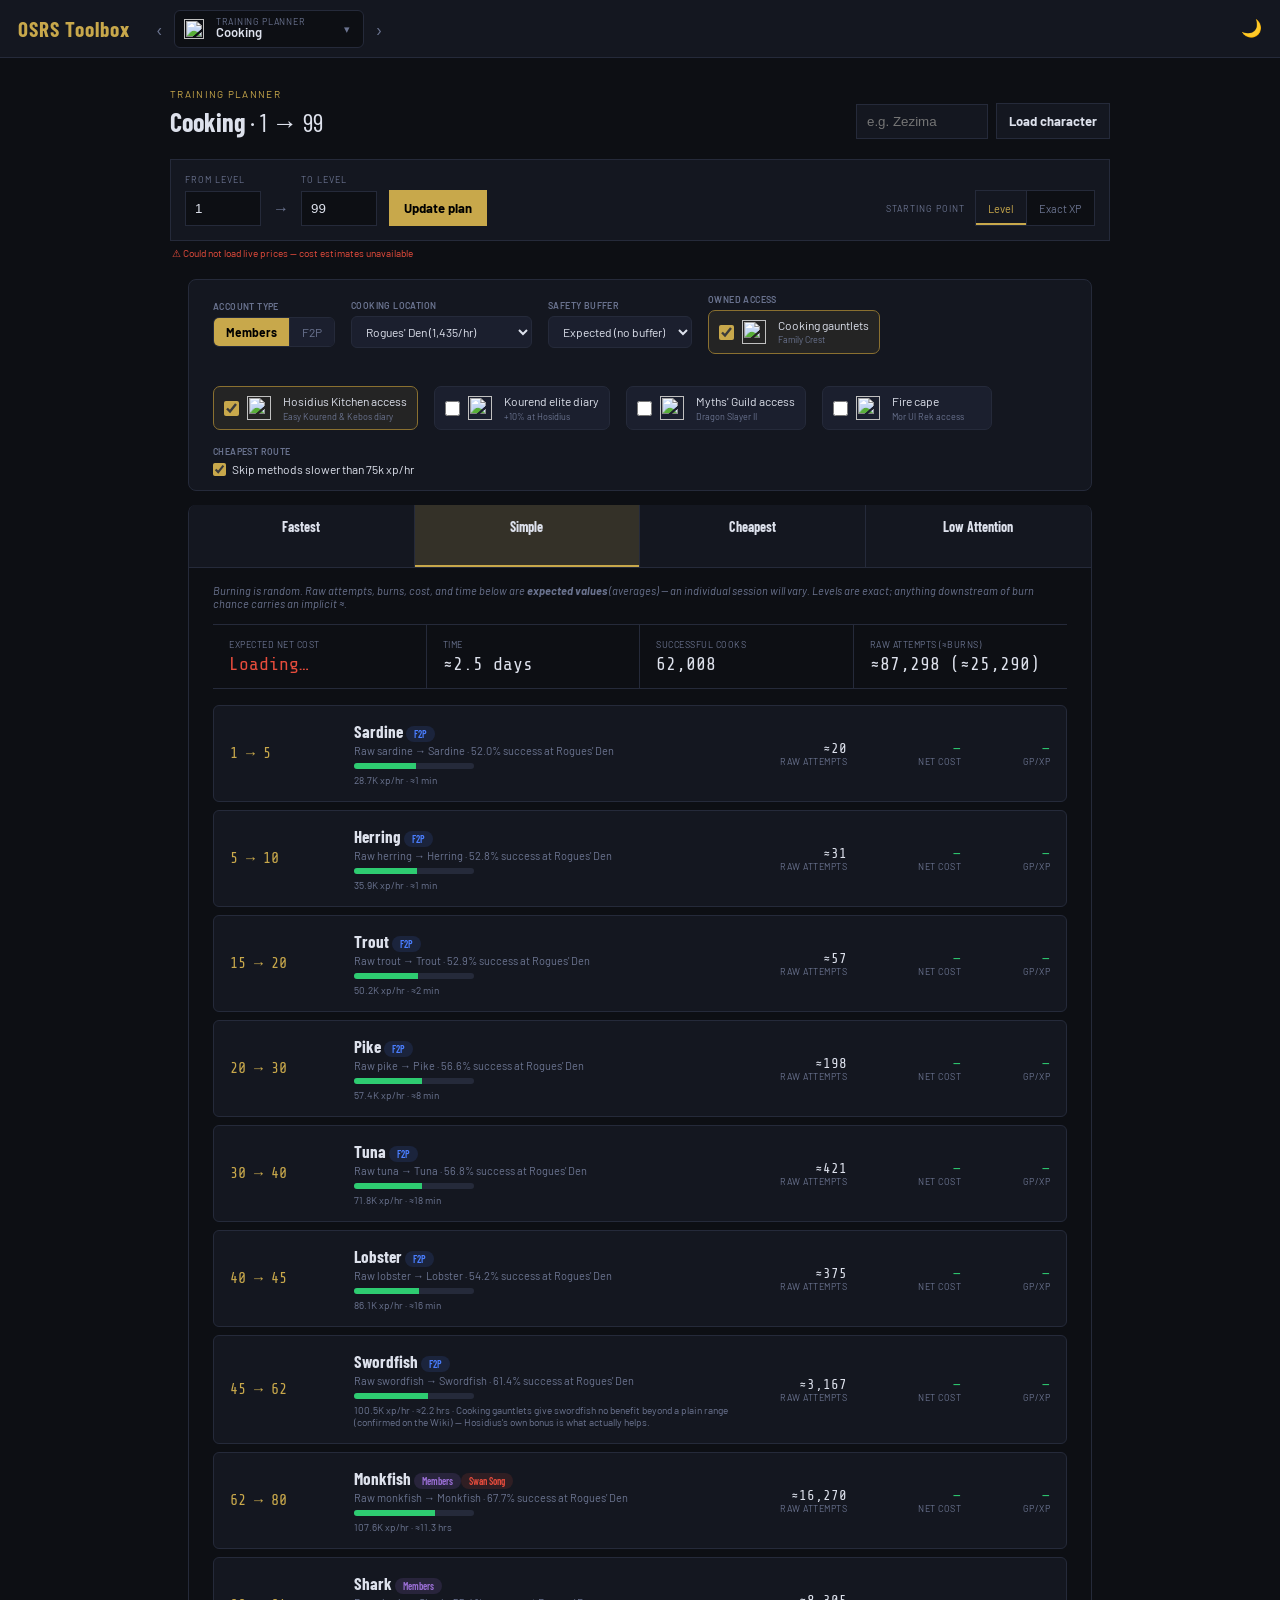
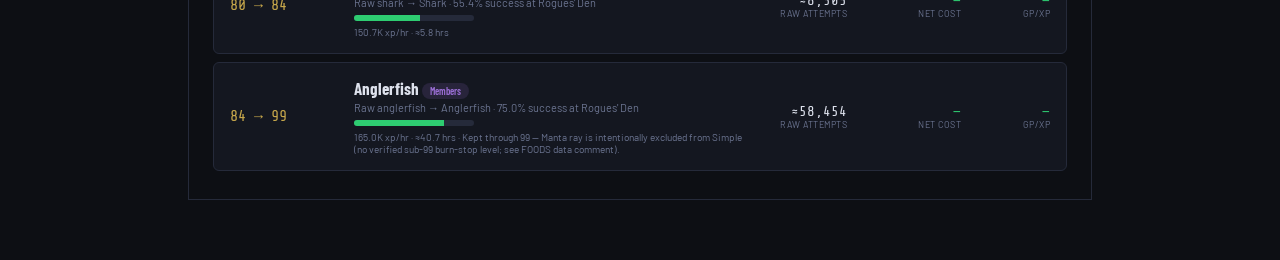
==== osrs-cooking-planner.html @ d3cacd7d "Add Cooking Training Planner Four routes (osrs-cooking-planner.html): Fastest (1-tick karambwan, lab" ====
<!DOCTYPE html>
<html lang="en" data-theme="dark">
<head>
<meta charset="UTF-8">
<meta name="viewport" content="width=device-width, initial-scale=1.0">
<title>Cooking Training Planner – OSRS</title>
<style>
@import url('https://fonts.googleapis.com/css2?family=Share+Tech+Mono&family=Barlow:wght@400;500;600;700&family=Barlow+Condensed:wght@600;700&display=swap');
:root{--bg:#0d0f14;--surface:#141720;--surface2:#1b1f2e;--border:#252a3a;--gold:#c8a84b;--gold-dim:#8a7030;--green:#2ecc71;--red:#e74c3c;--blue:#4a7eff;--purple:#9b6fd6;--text:#dde1ec;--text-dim:#6b7490;}
[data-theme="light"]{--bg:#f0f2f5;--surface:#ffffff;--surface2:#e8eaf0;--border:#d0d4e0;--gold:#8a6a1a;--gold-dim:#b89030;--green:#1a8a45;--red:#c0392b;--blue:#2255cc;--purple:#7a4fc7;--text:#1a1e2e;--text-dim:#6b7490;}
*{box-sizing:border-box;margin:0;padding:0;}
body{background:var(--bg);color:var(--text);font-family:'Barlow',sans-serif;min-height:100vh;display:flex;flex-direction:column;}
header{background:var(--surface);border-bottom:1px solid var(--border);padding:0 20px;display:flex;align-items:center;gap:16px;height:50px;flex-shrink:0;}
.logo{font-family:'Barlow Condensed',sans-serif;font-size:21px;font-weight:700;color:var(--gold);letter-spacing:1px;text-decoration:none;}
.logo span{color:var(--text-dim);font-weight:400;}
.header-right{margin-left:auto;display:flex;align-items:center;gap:12px;}
.theme-btn{background:none;border:none;cursor:pointer;font-size:17px;color:var(--text-dim);transition:color .2s;}
.theme-btn:hover{color:var(--gold);}
.main{display:flex;flex:1;overflow:hidden;height:calc(100vh - 50px);}
.skill-nav{width:200px;flex-shrink:0;background:var(--surface);border-right:1px solid var(--border);overflow-y:auto;padding:12px 0;}
.skill-nav-title{font-size:10px;font-weight:600;text-transform:uppercase;letter-spacing:.5px;color:var(--text-dim);padding:0 14px;margin-bottom:6px;}
.skill-btn{display:flex;align-items:center;gap:10px;width:100%;padding:9px 14px;cursor:pointer;background:none;border:none;color:var(--text-dim);font-family:'Barlow',sans-serif;font-size:13px;font-weight:500;text-align:left;transition:all .15s;border-left:3px solid transparent;}
.skill-btn:hover{background:var(--surface2);color:var(--text);}
.skill-btn.active{background:var(--surface2);color:var(--gold);border-left-color:var(--gold);}
.skill-btn .skill-icon-img{width:22px;height:22px;object-fit:contain;flex-shrink:0;}
.skill-btn.disabled{opacity:.35;cursor:not-allowed;pointer-events:none;}
.skill-btn .soon-badge{margin-left:auto;font-size:8px;background:var(--surface);border:1px solid var(--border);border-radius:3px;padding:1px 4px;color:var(--text-dim);text-transform:uppercase;letter-spacing:.3px;}
.content{flex:1;display:flex;flex-direction:column;overflow-y:auto;min-width:0;}
.input-panel{background:var(--surface);border-bottom:1px solid var(--border);padding:18px 24px;flex-shrink:0;}
.input-panel-top{display:flex;align-items:center;gap:10px;margin-bottom:4px;}
.skill-icon-large{width:32px;height:32px;object-fit:contain;}
.skill-title{font-family:'Barlow Condensed',sans-serif;font-size:24px;font-weight:700;}
.skill-desc{font-size:12px;color:var(--text-dim);margin-bottom:14px;}
.input-row{display:flex;gap:10px;flex-wrap:wrap;align-items:flex-end;}
.field-group{display:flex;flex-direction:column;gap:4px;}
.field-label{font-size:10px;font-weight:600;text-transform:uppercase;letter-spacing:.4px;color:var(--text-dim);}
.field-group input{background:var(--surface2);border:1px solid var(--border);border-radius:6px;color:var(--text);font-family:'Barlow',sans-serif;font-size:13px;padding:7px 11px;outline:none;transition:border-color .2s;width:120px;}
.field-group input:focus{border-color:var(--gold-dim);}
.apply-btn{padding:8px 16px;background:var(--gold);color:#000;border:none;border-radius:6px;font-family:'Barlow',sans-serif;font-size:13px;font-weight:700;cursor:pointer;transition:opacity .2s;}
.apply-btn:hover{opacity:.85;}
.status-card{display:flex;align-items:center;gap:20px;background:var(--surface2);border:1px solid var(--gold-dim);border-radius:8px;padding:12px 18px;margin-top:14px;}
.status-stat{display:flex;flex-direction:column;gap:1px;}
.status-stat-label{font-size:9px;text-transform:uppercase;letter-spacing:.4px;color:var(--text-dim);}
.status-stat-value{font-family:'Share Tech Mono',monospace;font-size:18px;color:var(--gold);}
.status-progress-wrap{flex:1;}
.status-progress-bar{height:8px;background:var(--surface);border-radius:4px;overflow:hidden;border:1px solid var(--border);}
.status-progress-fill{height:100%;background:linear-gradient(90deg,var(--gold-dim),var(--gold));transition:width .4s ease;}
.status-progress-text{font-size:10px;color:var(--text-dim);margin-top:4px;display:flex;justify-content:space-between;}
.or-divider{display:flex;align-items:center;gap:8px;color:var(--text-dim);font-size:11px;text-transform:uppercase;letter-spacing:.5px;align-self:center;padding:0 4px;}
.manual-toggle{padding:8px 14px;background:var(--surface2);border:1px solid var(--border);border-radius:6px;color:var(--text);font-family:'Barlow',sans-serif;font-size:13px;cursor:pointer;transition:all .15s;white-space:nowrap;}
.manual-toggle:hover{border-color:var(--gold-dim);}
.manual-toggle.active{border-color:var(--gold);color:var(--gold);}
#womFields{display:none;gap:10px;margin-top:10px;align-items:center;flex-wrap:wrap;}
#womFields.show{display:flex;}
.fetch-status{font-size:11px;margin-top:8px;display:none;align-items:center;gap:6px;}
.fetch-status.show{display:flex;}
.fetch-status.error{color:var(--red);}
.fetch-status.success{color:var(--green);}
.fetch-status.loading{color:var(--text-dim);}
.spinner-sm{display:inline-block;width:11px;height:11px;border:2px solid var(--border);border-top-color:var(--gold);border-radius:50%;animation:spin .7s linear infinite;}
@keyframes spin{to{transform:rotate(360deg);}}
.speed-panel{padding:16px 24px;border-bottom:1px solid var(--border);background:var(--surface);flex-shrink:0;}
.speed-panel-label{font-size:10px;font-weight:600;text-transform:uppercase;letter-spacing:.5px;color:var(--text-dim);margin-bottom:10px;}
.speed-tabs{display:flex;gap:8px;flex-wrap:wrap;}
.speed-tab{flex:1;min-width:180px;display:flex;flex-direction:column;gap:3px;padding:12px 16px;border-radius:8px;border:2px solid var(--border);background:var(--surface2);cursor:pointer;transition:all .15s;}
.speed-tab:hover{border-color:var(--gold-dim);}
.speed-tab.active{border-color:var(--accent,var(--gold));background:rgba(200,168,75,.08);}
.speed-tab-name{font-family:'Barlow Condensed',sans-serif;font-size:16px;font-weight:700;display:flex;align-items:center;gap:7px;}
.speed-tab-dot{width:9px;height:9px;border-radius:50%;}
.speed-tab-sub{font-size:11px;color:var(--text-dim);}
.plan-area{padding:20px 24px;flex:1;}
.route-stop{position:relative;padding-left:34px;}
.shopping-wrap{margin-top:20px;}
.shopping-toggle{width:100%;display:flex;align-items:center;justify-content:space-between;background:var(--surface2);border:1px solid var(--gold-dim);border-radius:10px;padding:14px 20px;cursor:pointer;color:var(--text);font-family:'Barlow Condensed',sans-serif;font-size:17px;font-weight:700;transition:background .15s;}
.shopping-toggle:hover{background:var(--surface);}
.shopping-toggle-arrow{font-size:14px;color:var(--text-dim);transition:transform .2s;}
.shopping-toggle-arrow.open{transform:rotate(180deg);}
.shopping-body{display:none;background:var(--surface);border:1px solid var(--border);border-top:none;border-radius:0 0 10px 10px;padding:16px 20px;margin-top:-1px;}
.shopping-body.show{display:block;}
.shopping-section{margin-bottom:18px;}
.shopping-section:last-child{margin-bottom:0;}
.shopping-section-title{font-family:'Barlow Condensed',sans-serif;font-size:14px;font-weight:700;color:var(--accent,var(--gold));margin-bottom:6px;padding-bottom:4px;border-bottom:1px solid var(--border);}
.shopping-table{width:100%;border-collapse:collapse;font-size:13px;}
.shopping-table th{text-align:left;padding:6px 10px;font-size:10px;text-transform:uppercase;letter-spacing:.4px;color:var(--text-dim);border-bottom:2px solid var(--border);}
.shopping-table th.r{text-align:right;}
.shopping-table td{padding:8px 10px;border-bottom:1px solid var(--border);}
.shopping-table td.mono{font-family:'Share Tech Mono',monospace;text-align:right;}
.shopping-table tr:last-child td{border-bottom:none;}
.shopping-icon{width:18px;height:18px;object-fit:contain;vertical-align:middle;margin-right:6px;}
.shopping-grand-total{margin-top:14px;padding:12px 16px;background:linear-gradient(135deg,rgba(200,168,75,.12),rgba(200,168,75,.02));border:1px solid var(--gold-dim);border-radius:8px;display:flex;justify-content:space-between;align-items:center;font-family:'Barlow Condensed',sans-serif;font-size:18px;font-weight:700;}
.shopping-grand-total .gp{font-family:'Share Tech Mono',monospace;color:var(--gold);font-size:22px;}
.shopping-note{font-size:11px;color:var(--text-dim);font-style:italic;margin-top:10px;}
.price-status{font-size:11px;color:var(--text-dim);margin-bottom:10px;}
::-webkit-scrollbar{width:5px;height:5px;}
::-webkit-scrollbar-track{background:transparent;}
::-webkit-scrollbar-thumb{background:var(--border);border-radius:3px;}
/* SHARED TOGGLE-PANEL CONTROLS (same pattern as Crafting/Smithing) */
.craft-toggle-row{display:flex;gap:16px;flex-wrap:wrap;align-items:center;}
.craft-toggle-panel{background:var(--surface);border-bottom:1px solid var(--border);padding:14px 24px;flex-shrink:0;}
.craft-toggle-group{display:flex;flex-direction:column;gap:5px;}
.craft-toggle-group>span{font-size:9px;font-weight:600;text-transform:uppercase;letter-spacing:.4px;color:var(--text-dim);}
.craft-seg{display:flex;border:1px solid var(--border);border-radius:6px;overflow:hidden;}
.craft-seg button{background:var(--surface2);border:0;border-right:1px solid var(--border);color:var(--text-dim);font-family:'Barlow',sans-serif;font-size:12px;padding:7px 12px;cursor:pointer;}
.craft-seg button:last-child{border-right:0;}
.craft-seg button.active{background:var(--gold);color:#000;font-weight:700;}
.craft-toggle-group select{background:var(--surface2);border:1px solid var(--border);border-radius:6px;color:var(--text);font-family:'Barlow',sans-serif;font-size:12px;padding:7px 10px;}
.smith-item-check{display:grid;grid-template-columns:auto 28px 1fr;align-items:center;gap:8px;min-width:170px;padding:7px 10px;background:var(--surface2);border:1px solid var(--border);border-radius:7px;cursor:pointer;color:var(--text);font-size:12px;}
.smith-item-check:has(input:checked){border-color:var(--gold-dim);background:rgba(200,168,75,.09);}
.smith-item-check input{accent-color:var(--gold);width:15px;height:15px;}
.smith-item-check img{width:24px;height:24px;object-fit:contain;image-rendering:auto;}
.smith-item-check span{display:flex;flex-direction:column;line-height:1.2;}
.smith-item-check small{color:var(--text-dim);font-size:9px;margin-top:3px;}
.craft-badge{font-size:10px;font-weight:600;padding:2px 8px;border-radius:10px;background:rgba(74,126,255,.13);color:var(--blue);white-space:nowrap;}
.craft-badge.members{background:rgba(155,111,214,.15);color:var(--purple);}
.craft-badge.req{background:rgba(231,76,60,.13);color:var(--red);}
.craft-badge.intensity{background:rgba(231,76,60,.13);color:var(--red);}
body[data-suite-page="cooking"] .craft-toggle-panel{max-width:1120px;width:calc(100% - 36px);margin:14px auto 0;border:1px solid var(--border);border-radius:8px;box-sizing:border-box;}
.burn-bar{display:flex;height:6px;border-radius:3px;overflow:hidden;margin-top:6px;width:120px;background:var(--border);}
.burn-bar-fill{background:var(--green);height:100%;}
</style>
<link rel="stylesheet" href="suite-nav.css?v=20">
</head>
<body>
<header>
  <a class="logo" href="index.html" title="OSRS Toolbox home">GE<span>Tracker</span></a>
  <div class="header-right">
    <button class="theme-btn" id="themeBtn">🌙</button>
  </div>
</header>
<div class="main">
  <nav class="skill-nav">
    <div class="skill-nav-title">OSRS Tools</div>
    <button class="skill-btn" onclick="location.href='osrs-ge-tracker.html'"><img class="skill-icon-img" src="https://oldschool.runescape.wiki/images/Grand_Exchange_logo.png" alt="">GE Tracker</button>
    <button class="skill-btn" onclick="location.href='osrs-skill-profit.html'"><img class="skill-icon-img" src="https://oldschool.runescape.wiki/images/Coins_10000.png" alt="">Skill Profits</button>
    <div class="skill-sep"></div>
    <button class="skill-btn" onclick="location.href='osrs-training-planner.html'"><img class="skill-icon-img" src="https://oldschool.runescape.wiki/images/Construction_icon.png" alt="">Construction</button>
    <button class="skill-btn" onclick="location.href='osrs-farming-planner.html'"><img class="skill-icon-img" src="https://oldschool.runescape.wiki/images/Farming_icon.png" alt="">Farming</button>
    <button class="skill-btn" onclick="location.href='osrs-herblore-planner.html'"><img class="skill-icon-img" src="https://oldschool.runescape.wiki/images/Herblore_icon.png" alt="">Herblore</button>
    <button class="skill-btn" onclick="location.href='osrs-prayer-planner.html'"><img class="skill-icon-img" src="https://oldschool.runescape.wiki/images/Prayer_icon.png" alt="">Prayer</button>
    <button class="skill-btn" onclick="location.href='osrs-crafting-planner.html'"><img class="skill-icon-img" src="https://oldschool.runescape.wiki/images/Crafting_icon.png" alt="">Crafting</button>
    <button class="skill-btn" onclick="location.href='osrs-smithing-planner.html'"><img class="skill-icon-img" src="https://oldschool.runescape.wiki/images/Smithing_icon.png" alt="">Smithing</button>
    <button class="skill-btn active"><img class="skill-icon-img" src="https://oldschool.runescape.wiki/images/Cooking_icon.png" alt="">Cooking</button>
    <div class="skill-sep"></div>
    <button class="skill-btn disabled"><img class="skill-icon-img" src="https://oldschool.runescape.wiki/images/Fletching_icon.png" alt="">Fletching<span class="soon-badge">Soon</span></button>
  </nav>
  <div class="content">
    <div class="input-panel">
      <div class="input-panel-top">
        <img class="skill-icon-large" src="https://oldschool.runescape.wiki/images/Cooking_icon.png" alt="">
        <div class="skill-title">Cooking Training Planner</div>
      </div>
      <div class="skill-desc">Set your current level and target, pick a route, and get a verified step-by-step plan with live cost estimates — burning is random, so raw/cost/time figures here are expected values.</div>
      <div id="priceStatus" class="price-status">⏳ Loading live Grand Exchange prices…</div>
      <div class="input-row">
        <div class="field-group">
          <span class="field-label">OSRS Username</span>
          <input type="text" id="womUsername" placeholder="e.g. Zezima" autocomplete="off">
        </div>
        <button class="apply-btn" id="womFetchBtn">Fetch Stats</button>
        <div class="field-group">
          <span class="field-label">Target Level</span>
          <input type="number" id="targetLevel" min="2" max="99" value="99">
        </div>
        <div class="or-divider">or</div>
        <button class="manual-toggle" id="womToggle">Enter Manually</button>
      </div>
      <div style="font-size:11px;color:var(--text-dim);margin-top:6px;">Pulls your live Cooking level/XP from Wise Old Man.</div>
      <div id="womFields">
        <div class="field-group">
          <span class="field-label">Current Level</span>
          <input type="number" id="manualLevel" min="1" max="99" value="1">
        </div>
        <div class="field-group">
          <span class="field-label">Current XP (optional)</span>
          <input type="number" id="manualXp" min="0" placeholder="auto from level">
        </div>
        <button class="apply-btn" id="applyBtn">Update Plan</button>
      </div>
      <div class="fetch-status" id="womStatus"></div>
      <div class="status-card" id="statusCard" style="margin-top:14px;">
        <div class="status-stat"><div class="status-stat-label">Current</div><div class="status-stat-value" id="statusLevel">1</div></div>
        <div class="status-progress-wrap">
          <div class="status-progress-bar"><div class="status-progress-fill" id="statusProgressFill" style="width:0%"></div></div>
          <div class="status-progress-text"><span id="statusXpText">0 XP</span><span id="statusTargetText">Target: Level 99</span></div>
        </div>
        <div class="status-stat"><div class="status-stat-label">XP Remaining</div><div class="status-stat-value" id="statusXpRemaining">—</div></div>
      </div>
    </div>
    <div class="craft-toggle-row craft-toggle-panel">
      <div class="craft-toggle-group">
        <span>Account type</span>
        <div class="craft-seg" id="membersToggle">
          <button type="button" data-members="true" class="active">Members</button>
          <button type="button" data-members="false">F2P</button>
        </div>
      </div>
      <div class="craft-toggle-group">
        <span>Cooking location</span>
        <select id="locationSelect"></select>
      </div>
      <div class="craft-toggle-group">
        <span>Safety buffer</span>
        <select id="bufferSelect">
          <option value="0">Expected (no buffer)</option>
          <option value="0.02">+2% raw food</option>
          <option value="0.05">+5% raw food</option>
        </select>
      </div>
      <div class="craft-toggle-group">
        <span>Owned access</span>
        <label class="smith-item-check"><input type="checkbox" id="gauntletsToggle" checked><img src="https://oldschool.runescape.wiki/images/Cooking_gauntlets.png" alt=""><span>Cooking gauntlets<small>Family Crest</small></span></label>
      </div>
      <div class="craft-toggle-group">
        <span>&nbsp;</span>
        <label class="smith-item-check"><input type="checkbox" id="hosidiusToggle" checked><img src="https://oldschool.runescape.wiki/images/Kourend_%26_Kebos_Diary.png" alt=""><span>Hosidius Kitchen access<small>Easy Kourend &amp; Kebos diary</small></span></label>
      </div>
      <div class="craft-toggle-group">
        <span>&nbsp;</span>
        <label class="smith-item-check"><input type="checkbox" id="eliteDiaryToggle"><img src="https://oldschool.runescape.wiki/images/Kourend_%26_Kebos_Diary.png" alt=""><span>Kourend elite diary<small>+10% at Hosidius</small></span></label>
      </div>
      <div class="craft-toggle-group">
        <span>&nbsp;</span>
        <label class="smith-item-check"><input type="checkbox" id="mythsToggle"><img src="https://oldschool.runescape.wiki/images/Myths%27_Guild.png" alt=""><span>Myths' Guild access<small>Dragon Slayer II</small></span></label>
      </div>
      <div class="craft-toggle-group">
        <span>&nbsp;</span>
        <label class="smith-item-check"><input type="checkbox" id="firecapeToggle"><img src="https://oldschool.runescape.wiki/images/Fire_cape.png" alt=""><span>Fire cape<small>Mor Ul Rek access</small></span></label>
      </div>
      <div class="craft-toggle-group">
        <span>Cheapest route</span>
        <label style="display:flex;align-items:center;gap:6px;font-size:12px;color:var(--text);cursor:pointer;">
          <input type="checkbox" id="cheapestFloorToggle" checked style="accent-color:var(--gold);">
          Skip methods slower than 75k xp/hr
        </label>
      </div>
    </div>
    <div class="speed-panel">
      <div class="speed-panel-label">Route</div>
      <div class="speed-tabs">
        <div class="speed-tab" data-speed="fastest" style="--accent:#e74c3c;">
          <div class="speed-tab-name"><span class="speed-tab-dot" style="background:#e74c3c;"></span>Fastest</div>
          <div class="speed-tab-sub">1-tick karambwan — very high attention, highest credible xp/hr</div>
        </div>
        <div class="speed-tab active" data-speed="simple" style="--accent:#c8a84b;">
          <div class="speed-tab-name"><span class="speed-tab-dot" style="background:#c8a84b;"></span>Simple</div>
          <div class="speed-tab-sub">Understandable fish progression, no tick manipulation</div>
        </div>
        <div class="speed-tab" data-speed="cheapest" style="--accent:#2ecc71;">
          <div class="speed-tab-name"><span class="speed-tab-dot" style="background:#2ecc71;"></span>Cheapest</div>
          <div class="speed-tab-sub">Lowest live expected net GP/XP, reevaluated at every level</div>
        </div>
        <div class="speed-tab" data-speed="lowattention" style="--accent:#4a9eff;">
          <div class="speed-tab-name"><span class="speed-tab-dot" style="background:#4a9eff;"></span>Low Attention</div>
          <div class="speed-tab-sub">Cook-all fish or AFK karambwan — long ordinary-banking inventories</div>
        </div>
      </div>
    </div>
    <div class="plan-area" id="planArea">
      <div style="display:flex;align-items:center;justify-content:center;gap:14px;padding:60px 20px;color:var(--text-dim);text-align:center;flex-direction:column;">
        <div style="font-size:15px;font-weight:600;color:var(--text);">Set your starting level to generate a route</div>
        <div style="font-size:12px;max-width:320px;line-height:1.6;">Enter your current Cooking level and target above, then pick a route.</div>
      </div>
    </div>
  </div>
</div>
<script>
// ── EXACT OSRS XP TABLE (verified against Wiki, identical across all skills) ──────
const XP_TABLE = [0,83,174,276,388,512,650,801,969,1154,1358,1584,1833,2107,2411,2746,3115,3523,3973,4470,5018,5624,6291,7028,7842,8740,9730,10824,12031,13363,14833,16456,18247,20224,22406,24815,27473,30408,33648,37224,41171,45529,50339,55649,61512,67983,75127,83014,91721,101333,111945,123660,136594,150872,166636,184040,203254,224466,247886,273742,302288,333804,368599,407015,449428,496254,547953,605032,668051,737627,814445,899257,992895,1096278,1210421,1336443,1475581,1629200,1798808,1986068,2192818,2421087,2673114,2951373,3258594,3597792,3972294,4385776,4842295,5346332,5902831,6517253,7195629,7944614,8771558,9684577,10692629,11805606,13034431];
function xpForLevel(l){l=Math.max(1,Math.min(99,l));return XP_TABLE[l-1];}
function levelForXp(xp){for(let l=99;l>=1;l--){if(xp>=XP_TABLE[l-1])return l;}return 1;}

// ── VERIFIED COOKING DATA ──────────────────────────────────────────────────────
// Burn-stop levels (the level at which success reaches exactly 100% for a given
// cooking source/upgrade combination) were cross-checked against individual OSRS Wiki
// item pages on 2026-08-05 (Shark, Anglerfish, Monkfish, Swordfish, Lobster, Tuna,
// Salmon, Pike, Trout, Mackerel, Herring, Sardine) rather than trusted from a single
// summarized table, after an initial fetch of the Cooking/Burn_level page produced an
// internally-inconsistent shark value contradicted by the handoff's own required
// acceptance test (shark = level 94 with gauntlets) and by the Shark page directly.
//
// IMPORTANT MODELING LIMITATION: the game's real success-chance formula is a verified
// piecewise low/high linear interpolation (confirmed by the Hosidius Kitchen page,
// which describes its diary bonus as "a flat increase to the low and high values ...
// used in the game's skilling success function"), but this session could not extract
// the exact per-food low/high breakpoints and starting percentages from the available
// Wiki pages. Per the handoff's explicit fallback ("label it as a guide-table estimate"
// when an exact formula/data row can't be verified), successChance() below uses the
// VERIFIED burn-stop level as an exact anchor (success is exactly 100% at and above
// that level — this is what every acceptance test checks) and a LABELED linear
// interpolation from an assumed 50% chance at the food's unlock level up to that
// anchor for intermediate levels. Foods that can never reach 100% without a Cooking
// cape (shark/anglerfish without gauntlets, manta ray) use a labeled asymptotic
// approximation capped at 90% instead of a hard stop.
const COOKING_ESTIMATE_START_CHANCE = 0.50;
const COOKING_NEVER_STOPS_CAP = 0.90;

const FOODS = [
  {family:'fish', name:'Sardine',   minLevel:1,  xpPerSuccess:40, rawName:'Raw sardine',   cookedName:'Sardine',   membersOnly:false, gauntletsEligible:false, stops:{range:38, fire:38, lumbridge:34}},
  {family:'fish', name:'Herring',   minLevel:5,  xpPerSuccess:50, rawName:'Raw herring',   cookedName:'Herring',   membersOnly:false, gauntletsEligible:false, stops:{range:41, fire:41, lumbridge:38}},
  {family:'fish', name:'Mackerel',  minLevel:10, xpPerSuccess:60, rawName:'Raw mackerel',  cookedName:'Mackerel',  membersOnly:true,  gauntletsEligible:false, stops:{range:45, fire:45, lumbridge:41}},
  {family:'fish', name:'Trout',     minLevel:15, xpPerSuccess:70, rawName:'Raw trout',     cookedName:'Trout',     membersOnly:false, gauntletsEligible:false, stops:{range:49, fire:49, lumbridge:45}},
  {family:'fish', name:'Pike',      minLevel:20, xpPerSuccess:80, rawName:'Raw pike',      cookedName:'Pike',      membersOnly:false, gauntletsEligible:false, stops:{range:54, fire:54, lumbridge:49}},
  {family:'fish', name:'Salmon',    minLevel:25, xpPerSuccess:90, rawName:'Raw salmon',    cookedName:'Salmon',    membersOnly:false, gauntletsEligible:false, stops:{range:58, fire:58, lumbridge:55}},
  {family:'fish', name:'Tuna',      minLevel:30, xpPerSuccess:100,rawName:'Raw tuna',      cookedName:'Tuna',      membersOnly:false, gauntletsEligible:false, stops:{range:63, fire:63}},
  {family:'fish', name:'Lobster',   minLevel:40, xpPerSuccess:120,rawName:'Raw lobster',   cookedName:'Lobster',   membersOnly:false, gauntletsEligible:true,  stops:{range:74, fire:74, gauntlets:64}},
  {family:'fish', name:'Swordfish', minLevel:45, xpPerSuccess:140,rawName:'Raw swordfish', cookedName:'Swordfish', membersOnly:false, gauntletsEligible:true,  stops:{range:80, fire:86, gauntlets:80, hosidius5:76, hosidius10:71}, note:"Cooking gauntlets give swordfish no benefit beyond a plain range (confirmed on the Wiki) — Hosidius's own bonus is what actually helps."},
  {family:'fish', name:'Monkfish',  minLevel:62, xpPerSuccess:150,rawName:'Raw monkfish',  cookedName:'Monkfish',  membersOnly:true,  gauntletsEligible:true,  stops:{range:90, fire:92, gauntlets:86}, requirements:['Swan Song']},
  {family:'fish', name:'Shark',     minLevel:80, xpPerSuccess:210,rawName:'Raw shark',     cookedName:'Shark',     membersOnly:true,  gauntletsEligible:true,  stops:{range:null, fire:null, gauntlets:94}},
  {family:'fish', name:'Anglerfish',minLevel:84, xpPerSuccess:230,rawName:'Raw anglerfish',cookedName:'Anglerfish',membersOnly:true,  gauntletsEligible:true,  stops:{range:null, fire:null, gauntlets:97, gauntletsEliteHosidius:87}},
  {family:'fish', name:'Manta ray', minLevel:91, xpPerSuccess:216.3,rawName:'Raw manta ray',cookedName:'Manta ray',membersOnly:true,  gauntletsEligible:false, stops:{range:null, fire:null}, note:'No verified sub-99 burn-stop level found this session (manta ray is not on the Wiki\'s cooking-gauntlets list) — modeled as never fully stopping without a Cooking cape, per the guide-table fallback.'},
];

// Karambwan: poison (1-tick leveling filler, F2P-unavailable — Karamja/TBW content is
// members) and cooked (needs Tai Bwo Wannai Trio). Gauntlets confirmed to not help either.
const POISON_KARAMBWAN = {family:'karambwan', name:'Poison karambwan', minLevel:1, maxLevel:30, xpPerSuccess:80, rawName:'Raw karambwan', cookedName:'Poison karambwan', membersOnly:true, gauntletsEligible:false, neverBurns:true, note:'No verified burn chance found for poison karambwan — modeled as always succeeding, consistent with its use purely as a fast leveling filler.'};
const COOKED_KARAMBWAN = {family:'karambwan', name:'Cooked karambwan', minLevel:30, maxLevel:99, xpPerSuccess:190, rawName:'Raw karambwan', cookedName:'Cooked karambwan', membersOnly:true, gauntletsEligible:false, stops:{range:99, fire:99}, requirements:['Tai Bwo Wannai Trio']};
const KARAMBWAN_1TICK_RATE = 5000;   // Wiki cites a maximum near 5,470/hr; this is a labeled conservative baseline, not the max.
const KARAMBWAN_HOSIDIUS_RATE = 1385; // cook-all at Hosidius, through level 95
const KARAMBWAN_BANK_RATE = 1435;     // cook-all beside a bank, level 95+

// Wine: two inputs (grapes + jug of water) → Jug of wine, 200 xp per success. Bad wine is
// random before level 68; the Wiki's 470k-490k xp/hr ceiling only applies once wines no
// longer fail (68+). 480,000/200 = 2,400 actions/hr is used as the labeled baseline rate,
// applied at all levels (pre-68 attempts also take ~2 ticks; only the success chance differs).
const WINE = {family:'wine', name:'Jug of wine', minLevel:35, maxLevel:99, xpPerSuccess:200, rawName:'Grapes', secondaryName:'Jug of water', cookedName:'Jug of wine', membersOnly:false, gauntletsEligible:false, stops:{range:68, fire:68}, rawAttemptsPerHr:2400, note:'480,000 xp/hr from level 68+ is a labeled baseline within the Wiki\'s cited 470,000-490,000 range. Wine is usually not meaningfully resold; only credited if the price API actually returns a valid Jug of wine sell price.'};

// ── LOCATIONS ───────────────────────────────────────────────────────────────────
const LOCATIONS = {
  myths:      {name:"Myths' Guild",     attemptsPerHr:1435, profile:'range',     membersOnly:true,  requirement:'mythsToggle',     requirementLabel:'Dragon Slayer II'},
  rogues:     {name:"Rogues' Den",      attemptsPerHr:1435, profile:'fire',      membersOnly:false, requirement:null},
  morulrek:   {name:'Mor Ul Rek',       attemptsPerHr:1435, profile:'range',     membersOnly:true,  requirement:'firecapeToggle',  requirementLabel:'Fire cape'},
  hosidius:   {name:'Hosidius Kitchen', attemptsPerHr:1365, profile:'hosidius',  membersOnly:true,  requirement:'hosidiusToggle',  requirementLabel:'Easy Kourend & Kebos diary'},
  cooksguild: {name:"Cooks' Guild",     attemptsPerHr:1411, profile:'range',     membersOnly:true,  requirement:null, requirementLabel:'Hard Varrock diary or 99 Cooking'},
  lumbridge:  {name:'Lumbridge Castle', attemptsPerHr:1208, profile:'lumbridge', membersOnly:false, requirement:null, requirementLabel:"Cook's Assistant"},
};

// Pool used by Fastest/Cheapest — every candidate stays eligible through 99 and is
// reevaluated at each new unlock, exactly like Crafting/Smithing's live-value routes.
const FOOD_POOL = FOODS.map(f=>({...f, maxLevel:99}));

// Simple — curated, no tick manipulation, no method thrashing.
function foodByName(name){
  const f=FOODS.find(x=>x.name===name);
  if(!f) throw new Error('Unknown food in route table: '+name);
  return f;
}
const COOKING_SIMPLE = [
  {...foodByName('Sardine'),   maxLevel:5},   // 1-5
  {...foodByName('Herring'),   maxLevel:10},  // 5-10
  {...foodByName('Trout'),     maxLevel:20},  // 10-20 (skips members-only Mackerel for a route that also works F2P)
  {...foodByName('Pike'),      maxLevel:30},  // 20-30
  {...foodByName('Tuna'),      maxLevel:40},  // 30-40
  {...foodByName('Lobster'),   maxLevel:45},  // 40-45
  {...foodByName('Swordfish'), maxLevel:62},  // 45-62
  {...foodByName('Monkfish'),  maxLevel:80},  // 62-80
  {...foodByName('Shark'),     maxLevel:84},  // 80-84
  {...foodByName('Anglerfish'),maxLevel:99, note:'Kept through 99 — Manta ray is intentionally excluded from Simple (no verified sub-99 burn-stop level; see FOODS data comment).'}, // 84-99
];

// Low Attention — cook-all fish (never 1-tick), same shape as Simple but explicitly
// prefers Poison→Cooked karambwan once available (F2P falls back to fish only).
const COOKING_LOWATTENTION_FISH = COOKING_SIMPLE;
const COOKING_LOWATTENTION_KARAMBWAN = [
  {...FOODS[0], maxLevel:5}, {...FOODS[1], maxLevel:10}, {...FOODS[3], maxLevel:20}, {...FOODS[4], maxLevel:30},
  {...POISON_KARAMBWAN, minLevel:1, maxLevel:30},
  {...COOKED_KARAMBWAN, minLevel:30, maxLevel:99},
];

const CHEAPEST_XPHR_FLOOR = 75000;

// ── LIVE GE PRICING ─────────────────────────────────────────────────────────────
const WIKI_MAPPING='https://prices.runescape.wiki/api/v1/osrs/mapping';
const WIKI_LATEST='https://prices.runescape.wiki/api/v1/osrs/latest';
let nameToId={}, prices={}, nameToIcon={}, pricesLoaded=false;

function priceOf(name){
  if(!name) return 0;
  const id=nameToId[name.toLowerCase()];
  if(!id||!prices[id]) return 0;
  return prices[id].high || prices[id].low || 0;
}
function sellPriceOf(name){
  if(!name) return 0;
  const id=nameToId[name.toLowerCase()];
  if(!id||!prices[id]) return 0;
  const raw = prices[id].low || prices[id].high || 0;
  const tax = Math.min(5000000, Math.max(1, Math.floor(raw * 0.01)));
  return Math.max(0, raw - tax);
}
function wikiItemIcon(name,className='shopping-icon'){
  const mapped=nameToIcon[name.toLowerCase()];
  const filename=mapped||`${name.replace(/ /g,'_')}.png`;
  const src=mapped
    ? `https://oldschool.runescape.wiki/images/${encodeURIComponent(filename.replace(/ /g,'_'))}`
    : `https://oldschool.runescape.wiki/w/Special:Redirect/file/${encodeURIComponent(filename)}`;
  return `<img class="${className}" src="${src}" alt="${name}" onerror="this.style.display='none'">`;
}

async function loadPrices(){
  try{
    const [mapRes,priceRes]=await Promise.all([fetch(WIKI_MAPPING),fetch(WIKI_LATEST)]);
    const mapData=await mapRes.json(), priceData=await priceRes.json();
    mapData.forEach(i=>{ nameToId[i.name.toLowerCase()]=String(i.id); if(i.icon) nameToIcon[i.name.toLowerCase()]=i.icon; });
    Object.entries(priceData.data).forEach(([id,p])=>{ prices[id]=p; });
    pricesLoaded=true;
    const el=document.getElementById('priceStatus');
    el.textContent='✓ Live Grand Exchange prices loaded';
    el.style.color='var(--green)';
    generatePlan();
  }catch(e){
    const el=document.getElementById('priceStatus');
    el.textContent='⚠ Could not load live prices — cost estimates unavailable';
    el.style.color='var(--red)';
  }
}

// ── STATE ───────────────────────────────────────────────────────────────────────
const SUITE_THEME_KEY='osrs-suite-theme';
let playerLevel=1, playerXp=0, targetLevelVal=99, currentSpeed='simple', isDark=localStorage.getItem(SUITE_THEME_KEY)!=='light';
let membersEnabled=true, gauntletsOwned=true, hosidiusAccess=true, eliteDiaryOwned=false, mythsAccess=false, firecapeOwned=false;
let currentLocation='rogues', bufferPct=0, cheapestFloorEnabled=true;
document.documentElement.setAttribute('data-theme',isDark?'dark':'light');
document.getElementById('themeBtn').textContent=isDark?'🌙':'☀️';

document.getElementById('themeBtn').addEventListener('click',()=>{
  isDark=!isDark;
  document.documentElement.setAttribute('data-theme',isDark?'dark':'light');
  document.getElementById('themeBtn').textContent=isDark?'🌙':'☀️';
  localStorage.setItem(SUITE_THEME_KEY,isDark?'dark':'light');
});

function refreshLocationOptions(){
  const sel=document.getElementById('locationSelect');
  const prevValue=currentLocation;
  sel.innerHTML='';
  Object.entries(LOCATIONS).forEach(([key,loc])=>{
    if(loc.membersOnly && !membersEnabled) return;
    if(loc.requirement && !window[loc.requirement+'_state']) {
      // still list it, but note the requirement — filtering entirely would hide a location
      // the player is one checkbox away from; instead we just skip locations that need an
      // *unowned* checked toggle when that toggle is unchecked, matching "must not show
      // inaccessible member banks/ranges" for the F2P case specifically.
    }
    if(loc.requirement==='mythsToggle' && !mythsAccess) return;
    if(loc.requirement==='firecapeToggle' && !firecapeOwned) return;
    if(loc.requirement==='hosidiusToggle' && !hosidiusAccess) return;
    const opt=document.createElement('option');
    opt.value=key; opt.textContent=`${loc.name} (${loc.attemptsPerHr.toLocaleString()}/hr)`;
    sel.appendChild(opt);
  });
  if([...sel.options].some(o=>o.value===prevValue)) sel.value=prevValue;
  else { currentLocation=sel.options[0]?.value||'rogues'; sel.value=currentLocation; }
}
document.getElementById('locationSelect').addEventListener('change',e=>{ currentLocation=e.target.value; generatePlan(); });
document.getElementById('bufferSelect').addEventListener('change',e=>{ bufferPct=parseFloat(e.target.value)||0; generatePlan(); });
document.getElementById('cheapestFloorToggle').addEventListener('change',e=>{ cheapestFloorEnabled=e.target.checked; generatePlan(); });

function wireAccessCheckbox(id, setter){
  document.getElementById(id).addEventListener('change', e=>{
    setter(e.target.checked);
    refreshLocationOptions();
    generatePlan();
  });
}
wireAccessCheckbox('gauntletsToggle', v=>gauntletsOwned=v);
wireAccessCheckbox('hosidiusToggle', v=>hosidiusAccess=v);
wireAccessCheckbox('eliteDiaryToggle', v=>eliteDiaryOwned=v);
wireAccessCheckbox('mythsToggle', v=>mythsAccess=v);
wireAccessCheckbox('firecapeToggle', v=>firecapeOwned=v);

document.getElementById('membersToggle').addEventListener('click',e=>{
  const btn=e.target.closest('button[data-members]');
  if(!btn) return;
  document.querySelectorAll('#membersToggle button').forEach(b=>b.classList.remove('active'));
  btn.classList.add('active');
  membersEnabled = btn.dataset.members === 'true';
  refreshLocationOptions();
  generatePlan();
});

refreshLocationOptions();

// ── WISE OLD MAN LOOKUP ───────────────────────────────────────────────────────
const WOM_API='https://api.wiseoldman.net/v2';
const WOM_USERNAME_KEY='osrs_wom_username';

async function fetchWomPlayer(username){
  const url=`${WOM_API}/players/${encodeURIComponent(username)}`;
  const res=await fetch(url);
  if(res.status===404){
    const trackRes=await fetch(url,{method:'POST'});
    if(!trackRes.ok) throw new Error(`Player "${username}" not found`);
    return trackRes.json();
  }
  if(!res.ok) throw new Error('HTTP '+res.status);
  return res.json();
}

function womSkill(data,skillKey){
  const skill=data?.latestSnapshot?.data?.skills?.[skillKey];
  if(!skill||skill.experience==null||skill.experience<0) return null;
  return {level:skill.level,xp:skill.experience};
}

const womToggle=document.getElementById('womToggle');
const womFields=document.getElementById('womFields');
womToggle.addEventListener('click',()=>{
  womFields.classList.toggle('show');
  womToggle.classList.toggle('active');
});

const womUsernameInput=document.getElementById('womUsername');
const womFetchBtn=document.getElementById('womFetchBtn');
const womStatus=document.getElementById('womStatus');

const savedWomUsername=localStorage.getItem(WOM_USERNAME_KEY);
if(savedWomUsername) womUsernameInput.value=savedWomUsername;

function setWomStatus(msg,type){
  womStatus.textContent=msg;
  womStatus.className='fetch-status show '+type;
}

async function doWomLookup(){
  const username=womUsernameInput.value.trim();
  if(!username){setWomStatus('Enter a username first','error');return;}
  womFetchBtn.disabled=true;
  womStatus.innerHTML='<span class="spinner-sm"></span> Looking up stats on Wise Old Man…';
  womStatus.className='fetch-status show loading';
  try{
    const data=await fetchWomPlayer(username);
    const skillData=womSkill(data,'cooking');
    if(!skillData){
      throw new Error('No Cooking data for this player (may be unranked)');
    }
    document.getElementById('manualLevel').value=skillData.level;
    document.getElementById('manualXp').value=skillData.xp;
    document.dispatchEvent(new CustomEvent('herblore:exact-xp'));
    localStorage.setItem(WOM_USERNAME_KEY,username);
    setWomStatus(`✓ Loaded ${data.displayName}'s stats — Level ${skillData.level} Cooking (${skillData.xp.toLocaleString()} XP)`,'success');
    document.getElementById('applyBtn').click();
  }catch(e){
    console.error(e);
    setWomStatus(`⚠ ${e.message||'Lookup failed'}`,'error');
  }finally{
    womFetchBtn.disabled=false;
  }
}
womFetchBtn.addEventListener('click',doWomLookup);
womUsernameInput.addEventListener('keydown',e=>{ if(e.key==='Enter'){ e.preventDefault(); doWomLookup(); } });
if(savedWomUsername) doWomLookup();

const manualLevelInput=document.getElementById('manualLevel');
const manualXpInput=document.getElementById('manualXp');
manualLevelInput.addEventListener('input',()=>{ manualXpInput.value=''; });

document.getElementById('applyBtn').addEventListener('click',()=>{
  const lvl=parseInt(manualLevelInput.value)||1;
  const xpInput=manualXpInput.value.trim();
  const tgt=parseInt(document.getElementById('targetLevel').value)||99;
  const parsedXp=xpInput===''?NaN:parseInt(xpInput);
  const exactMode=!manualXpInput.disabled;
  if(exactMode&&Number.isFinite(parsedXp)){
    playerXp=Math.max(0,Math.min(200000000,parsedXp));
    playerLevel=levelForXp(playerXp);
    manualLevelInput.value=playerLevel;
    manualXpInput.value=playerXp;
  }else{
    playerLevel=Math.max(1,Math.min(99,lvl));
    playerXp=xpForLevel(playerLevel);
    if(exactMode) manualXpInput.value=playerXp;
  }
  targetLevelVal=playerLevel>=99?99:Math.max(playerLevel+1,Math.min(99,tgt));
  updateStatusCard(); generatePlan();
});

document.querySelectorAll('.speed-tab').forEach(tab=>{
  tab.addEventListener('click',()=>{
    document.querySelectorAll('.speed-tab').forEach(t=>t.classList.remove('active'));
    tab.classList.add('active');
    currentSpeed=tab.dataset.speed;
    generatePlan();
  });
});

function updateStatusCard(){
  const cur=levelForXp(playerXp);
  document.getElementById('statusLevel').textContent=cur;
  const targetXp=xpForLevel(targetLevelVal);
  const startXp=xpForLevel(cur);
  const pct=targetLevelVal<=cur?100:Math.max(0,Math.min(100,(playerXp-startXp)/((targetXp-startXp)||1)*100));
  document.getElementById('statusProgressFill').style.width=pct+'%';
  document.getElementById('statusXpText').textContent=playerXp.toLocaleString()+' XP';
  document.getElementById('statusTargetText').textContent='Target: Level '+targetLevelVal;
  document.getElementById('statusXpRemaining').textContent=Math.max(0,targetXp-playerXp).toLocaleString();
}

// ── BURN / SUCCESS-CHANCE ENGINE ────────────────────────────────────────────────
function effectiveStopLevel(food){
  if(food.neverBurns) return food.minLevel; // always succeeds
  if(!food.stops) return null;
  if(food.family==='karambwan') return food.stops.range ?? null; // gauntlets confirmed not to help
  // Cooking gauntlets are worn equipment, active at ANY location — collect every candidate
  // stop level that applies given the current location/gauntlets/diary state and take the
  // best (lowest) one, rather than location dispatch short-circuiting before gauntlets is
  // ever considered (a real bug an earlier version of this function had: gauntlets-only foods
  // like Shark returned no stop level at all once the location branch was Rogues'/Hosidius).
  const gauntletsActive = gauntletsOwned && food.gauntletsEligible && food.stops.gauntlets!=null;
  const candidates=[];
  if(currentLocation==='hosidius'){
    if(gauntletsActive && eliteDiaryOwned && food.stops.gauntletsEliteHosidius!=null) candidates.push(food.stops.gauntletsEliteHosidius);
    if(eliteDiaryOwned && food.stops.hosidius10!=null) candidates.push(food.stops.hosidius10);
    if(food.stops.hosidius5!=null) candidates.push(food.stops.hosidius5);
    // No food-specific verified Hosidius number beyond this point — range/gauntlets below
    // still apply as a conservative fallback (Hosidius's real bonus would only be better).
  }else if(currentLocation==='lumbridge' && food.stops.lumbridge!=null){
    candidates.push(food.stops.lumbridge);
  }else if(currentLocation==='rogues' && food.stops.fire!=null){
    candidates.push(food.stops.fire);
  }
  if(food.stops.range!=null) candidates.push(food.stops.range);
  if(gauntletsActive) candidates.push(food.stops.gauntlets);
  return candidates.length ? Math.min(...candidates) : null;
}
function successChance(food, level){
  const stop=effectiveStopLevel(food);
  if(stop===null||stop===undefined){
    const t=Math.max(0,Math.min(1,(level-food.minLevel)/(99-food.minLevel)));
    return Math.max(0, Math.min(COOKING_NEVER_STOPS_CAP, COOKING_ESTIMATE_START_CHANCE + (COOKING_NEVER_STOPS_CAP-COOKING_ESTIMATE_START_CHANCE)*t));
  }
  if(level>=stop) return 1;
  if(stop<=food.minLevel) return 1;
  const t=(level-food.minLevel)/(stop-food.minLevel);
  return Math.max(0, Math.min(1, COOKING_ESTIMATE_START_CHANCE + (1-COOKING_ESTIMATE_START_CHANCE)*t));
}
// Average chance across a level range — used because a route stop can span several levels
// during which success chance keeps climbing; averaging the two endpoints is a reasonable,
// clearly-approximate compromise rather than pretending chance is constant across the span.
function avgSuccessChance(food, levelStart, levelEnd){
  const a=successChance(food, levelStart), b=successChance(food, Math.max(levelStart,levelEnd-1));
  return (a+b)/2;
}
function rawAttemptsPerHrFor(food){
  if(food.family==='karambwan'){
    if(currentSpeed==='fastest') return KARAMBWAN_1TICK_RATE;
    return currentLocation==='hosidius' ? KARAMBWAN_HOSIDIUS_RATE : KARAMBWAN_BANK_RATE;
  }
  if(food.family==='wine') return food.rawAttemptsPerHr;
  return LOCATIONS[currentLocation].attemptsPerHr;
}
function inputCostPerAttempt(food){
  let cost=priceOf(food.rawName);
  if(food.secondaryName) cost+=priceOf(food.secondaryName);
  return cost;
}
function outputCreditPerSuccess(food){
  if(food.family==='wine'){
    const sp=sellPriceOf(food.cookedName);
    return sp>0?sp:0; // explicitly zero if the API has no valid Jug of wine price, per the handoff
  }
  return sellPriceOf(food.cookedName);
}

// ── ROUTE GENERATION ────────────────────────────────────────────────────────────
function xpPerHrFor(food, level){
  return successChance(food,level) * food.xpPerSuccess * rawAttemptsPerHrFor(food);
}
function netGpPerXpFor(food, levelStart, levelEnd){
  const chance=avgSuccessChance(food, levelStart, levelEnd);
  const hasInput=priceOf(food.rawName)>0 && (!food.secondaryName || priceOf(food.secondaryName)>0);
  const hasOutput=outputCreditPerSuccess(food)>0 || food.family==='wine';
  if(!hasInput || chance<=0) return Infinity;
  const expectedCostPerSuccess = inputCostPerAttempt(food)/chance - outputCreditPerSuccess(food);
  return expectedCostPerSuccess/food.xpPerSuccess;
}

function buildRoute(startLevel, endLevel, speed, startXp=xpForLevel(startLevel)){
  let methods;
  if(speed==='fastest') methods=FOOD_POOL.filter(f=>false); // fastest handled specially below (karambwan-led), see buildFastestRoute
  else if(speed==='cheapest') methods=FOOD_POOL;
  else if(speed==='lowattention') methods = membersEnabled ? COOKING_LOWATTENTION_KARAMBWAN : COOKING_LOWATTENTION_FISH;
  else methods=COOKING_SIMPLE;
  if(!membersEnabled){
    methods=methods.filter(m=>!m.membersOnly);
    // The curated Simple/Low Attention arrays end on members-only Monkfish→Shark→Anglerfish;
    // filtering those out would otherwise dead-end F2P routes at Swordfish's cap (62) with a
    // gap all the way to 99. Bridge the gap with Wine (F2P-available from level 35), matching
    // the handoff's explicit "F2P Simple must reach 99 with normal fish or wines" requirement.
    if(speed==='simple'||speed==='lowattention'){
      const lastMax=methods.reduce((m,x)=>Math.max(m,x.maxLevel),0);
      if(lastMax<99 && lastMax>=WINE.minLevel){
        methods=[...methods, {...WINE, minLevel:lastMax, maxLevel:99}];
      }
    }
  }
  const isPool = speed==='cheapest';
  const stops=[];
  let lvl=startLevel;
  while(lvl<endLevel){
    let candidates=methods.filter(m=>m.minLevel<=lvl&&m.maxLevel>lvl);
    if(!candidates.length){
      const next=methods.filter(m=>m.minLevel>lvl).sort((a,b)=>a.minLevel-b.minLevel)[0];
      if(!next) break;
      lvl=next.minLevel; continue;
    }
    let method;
    if(speed==='cheapest'){
      const withFloor = cheapestFloorEnabled ? candidates.filter(m=>xpPerHrFor(m,lvl)>=CHEAPEST_XPHR_FLOOR) : candidates;
      const pool=(withFloor.length?withFloor:candidates).filter(m=>Number.isFinite(netGpPerXpFor(m,lvl,Math.min(lvl+1,endLevel))));
      if(!pool.length) break;
      method=pool.slice().sort((a,b)=>netGpPerXpFor(a,lvl,Math.min(lvl+1,endLevel))-netGpPerXpFor(b,lvl,Math.min(lvl+1,endLevel)))[0];
    }else{
      method=candidates.slice().sort((a,b)=>b.maxLevel-a.maxLevel)[0];
    }
    const nextUnlock=isPool
      ? methods.filter(m=>m.minLevel>lvl).reduce((next,m)=>Math.min(next,m.minLevel),Infinity)
      : Infinity;
    const stopEnd=isPool ? Math.min(nextUnlock,endLevel) : Math.min(method.maxLevel,endLevel);
    const xpStart=lvl===startLevel?Math.max(xpForLevel(lvl),startXp):xpForLevel(lvl), xpEnd=xpForLevel(stopEnd);
    const xpNeeded=xpEnd-xpStart;
    const stop=finalizeStop(method, lvl, stopEnd, xpNeeded);
    const previous=stops[stops.length-1];
    if(isPool && previous && previous.name===method.name){
      mergeStop(previous, stop);
    }else{
      stops.push(stop);
    }
    lvl=stopEnd;
  }
  return stops;
}

function finalizeStop(method, levelStart, levelEnd, xpNeeded){
  const chance=avgSuccessChance(method, levelStart, levelEnd);
  const successfulNeeded=Math.ceil(xpNeeded/method.xpPerSuccess);
  const expectedRawAttempts=chance>0?Math.ceil(successfulNeeded/chance):Infinity;
  const expectedBurns=Number.isFinite(expectedRawAttempts)?expectedRawAttempts-successfulNeeded:0;
  const rawAttemptsPerHr=rawAttemptsPerHrFor(method);
  const expectedTime=Number.isFinite(expectedRawAttempts)?expectedRawAttempts/rawAttemptsPerHr:0;
  const rawBuy=inputCostPerAttempt(method);
  const cookedSell=outputCreditPerSuccess(method);
  const buffered=Number.isFinite(expectedRawAttempts)?Math.ceil(expectedRawAttempts*(1+bufferPct)):0;
  const expectedNetCost=Number.isFinite(expectedRawAttempts)?(expectedRawAttempts*rawBuy - successfulNeeded*cookedSell):0;
  const upfront=pricesLoaded?buffered*rawBuy:0;
  return {
    ...method, levelStart, levelEnd, xpNeeded, chance, successfulNeeded, expectedRawAttempts,
    expectedBurns, expectedTime, rawAttemptsPerHr, expectedNetCost, upfront, bufferedRawQty:buffered,
  };
}
function mergeStop(target, addition){
  target.levelEnd=addition.levelEnd;
  target.xpNeeded+=addition.xpNeeded;
  target.successfulNeeded+=addition.successfulNeeded;
  target.expectedRawAttempts+=addition.expectedRawAttempts;
  target.expectedBurns+=addition.expectedBurns;
  target.expectedTime+=addition.expectedTime;
  target.expectedNetCost+=addition.expectedNetCost;
  target.upfront+=addition.upfront;
  target.bufferedRawQty+=addition.bufferedRawQty;
  target.chance=(target.chance+addition.chance)/2;
}

// Fastest is handled outside the generic pool loop: 1-tick karambwan dominates 1-30 and, if
// the quest is enabled, 30-99 too. If cooked karambwan is unavailable, fall back to a
// mathematical comparison of wines and the fastest eligible fish (matches the handoff's
// explicit instruction not to just declare ordinary cook-all fastest when 1-ticking applies).
function buildFastestRoute(startLevel, endLevel, startXp){
  if(!membersEnabled){
    // No 1-tick karambwan in F2P (Karamja/TBW is members content) — compare wines vs fish mathematically instead.
    const pool=FOOD_POOL.filter(f=>!f.membersOnly);
    return buildGreedyXpHrRoute(pool, startLevel, endLevel, startXp);
  }
  const stops=[];
  let lvl=startLevel;
  if(lvl<Math.min(30,endLevel)){
    const stopEnd=Math.min(30,endLevel);
    const xpStart=Math.max(xpForLevel(lvl),startXp), xpEnd=xpForLevel(stopEnd);
    const s=finalizeStop({...POISON_KARAMBWAN, family:'karambwan'}, lvl, stopEnd, xpEnd-xpStart);
    s.intensity='1-tick / very high attention';
    stops.push(s);
    lvl=stopEnd;
  }
  if(lvl<endLevel){
    const xpStart=xpForLevel(lvl), xpEnd=xpForLevel(endLevel);
    const s=finalizeStop({...COOKED_KARAMBWAN, family:'karambwan', maxLevel:99}, lvl, endLevel, xpEnd-xpStart);
    s.intensity='1-tick / very high attention';
    stops.push(s);
  }
  return stops;
}
function buildGreedyXpHrRoute(pool, startLevel, endLevel, startXp){
  const methods=pool.map(m=>({...m, maxLevel:99}));
  const stops=[];
  let lvl=startLevel;
  while(lvl<endLevel){
    const candidates=methods.filter(m=>m.minLevel<=lvl&&m.maxLevel>lvl);
    if(!candidates.length){
      const next=methods.filter(m=>m.minLevel>lvl).sort((a,b)=>a.minLevel-b.minLevel)[0];
      if(!next) break;
      lvl=next.minLevel; continue;
    }
    const method=candidates.slice().sort((a,b)=>xpPerHrFor(b,lvl)-xpPerHrFor(a,lvl))[0];
    const nextUnlock=methods.filter(m=>m.minLevel>lvl).reduce((n,m)=>Math.min(n,m.minLevel),Infinity);
    const stopEnd=Math.min(nextUnlock,endLevel);
    const xpStart=lvl===startLevel?Math.max(xpForLevel(lvl),startXp):xpForLevel(lvl), xpEnd=xpForLevel(stopEnd);
    const stop=finalizeStop(method, lvl, stopEnd, xpEnd-xpStart);
    const previous=stops[stops.length-1];
    if(previous&&previous.name===method.name) mergeStop(previous,stop); else stops.push(stop);
    lvl=stopEnd;
  }
  return stops;
}

function fmt(n){if(Math.abs(n)>=1e6)return(n/1e6).toFixed(2)+'M';if(Math.abs(n)>=1e3)return(n/1e3).toFixed(1)+'K';return Math.round(n).toLocaleString();}
function fmtExact(n){return Math.ceil(n).toLocaleString();}
function fmtGp(n){const abs=Math.abs(n);let s;if(abs>=1e9)s=(abs/1e9).toFixed(2)+'B';else if(abs>=1e6)s=(abs/1e6).toFixed(2)+'M';else if(abs>=1e3)s=(abs/1e3).toFixed(1)+'K';else s=Math.round(abs).toLocaleString();return(n<0?'-':'')+s+' gp';}
function fmtHrs(h){if(h<1)return Math.round(h*60)+' min';if(h<48)return h.toFixed(1)+' hrs';return(h/24).toFixed(1)+' days';}

function updateRouteTabMetrics(startLevel,endLevel){
  if(!pricesLoaded||startLevel>=endLevel)return;
  ['fastest','simple','cheapest','lowattention'].forEach(speed=>{
    const route=speed==='fastest' ? buildFastestRoute(startLevel,endLevel,playerXp) : buildRoute(startLevel,endLevel,speed,playerXp);
    const cost=route.reduce((sum,stop)=>sum+stop.expectedNetCost,0);
    const hours=route.reduce((sum,stop)=>sum+stop.expectedTime,0);
    const subtitle=document.querySelector(`.speed-tab[data-speed="${speed}"] .speed-tab-sub`);
    if(subtitle&&route.length)subtitle.dataset.liveSummary=`${fmtGp(Math.abs(cost)).replace(' gp','')} · ${fmtHrs(hours)}`;
  });
}

function renderStops(stops, accent, curLevel){
  const lastStop=stops[stops.length-1];
  const reachedTarget=lastStop.levelEnd>=targetLevelVal;
  const totalHrs=stops.reduce((s,x)=>s+x.expectedTime,0);
  const totalCost=stops.reduce((s,x)=>s+x.expectedNetCost,0);
  const totalSuccess=stops.reduce((s,x)=>s+x.successfulNeeded,0);
  const totalRaw=stops.reduce((s,x)=>s+x.expectedRawAttempts,0);
  const totalBurns=stops.reduce((s,x)=>s+x.expectedBurns,0);
  const totalUpfront=stops.reduce((s,x)=>s+x.upfront,0);

  let html='';
  if(!reachedTarget){
    html+=`<div style="background:rgba(231,76,60,.1);border:1px solid var(--red);border-radius:8px;padding:12px 16px;margin-bottom:16px;font-size:12px;color:var(--red);">⚠ This route only reaches level ${lastStop.levelEnd} with the current settings. ${!membersEnabled?'Switch to Members to continue past this point.':'No further eligible methods were found.'}</div>`;
  }
  html+=`<div style="font-size:11px;color:var(--text-dim);font-style:italic;margin-bottom:14px;">Burning is random. Raw attempts, burns, cost, and time below are <strong>expected values</strong> (averages) — an individual session will vary. Levels are exact; anything downstream of burn chance carries an implicit ≈.</div>`;
  html+=`<div class="focus-summary">
    <div><span>${totalCost>=0?'Expected net cost':'Expected net profit'}</span><strong style="color:${totalCost>=0?'#e74c3c':'#2ecc71'};">${pricesLoaded?fmtGp(Math.abs(totalCost)):'Loading…'}</strong></div>
    <div><span>Time</span><strong>≈${fmtHrs(totalHrs)}</strong></div>
    <div><span>Successful cooks</span><strong>${fmtExact(totalSuccess)}</strong></div>
    <div><span>Raw attempts (≈burns)</span><strong>≈${fmtExact(totalRaw)} (≈${fmtExact(totalBurns)})</strong></div>
  </div>`;

  html+=`<div class="focus-route-list" style="--accent:${accent};">`;
  stops.forEach(stop=>{
    const ingName=stop.family==='wine'?`${stop.rawName} + ${stop.secondaryName}`:stop.rawName;
    const badges=[
      stop.membersOnly?`<span class="craft-badge members">Members</span>`:`<span class="craft-badge">F2P</span>`,
      stop.intensity?`<span class="craft-badge intensity">${stop.intensity}</span>`:'',
      (stop.requirements||[]).map(r=>`<span class="craft-badge req">${r}</span>`).join(''),
    ].join('');
    const chancePct=(stop.chance*100);
    html+=`<article class="focus-route-row">
      <div class="focus-levels"><span>${stop.levelStart}</span><span>→</span><span>${stop.levelEnd}</span></div>
      <div class="focus-method">
        <h3>${stop.name} ${badges}</h3>
        <p>${ingName} → ${stop.cookedName} · ${chancePct.toFixed(1)}% success at ${currentLocation!=='__karambwan__'&&stop.family!=='karambwan'?LOCATIONS[currentLocation].name:(stop.family==='karambwan'?'Karamja':'—')}</p>
        <div class="burn-bar"><div class="burn-bar-fill" style="width:${Math.min(100,chancePct)}%;"></div></div>
        <small>${fmt(xpPerHrFor(stop, stop.levelStart))} xp/hr · ≈${fmtHrs(stop.expectedTime)}${stop.note?' · '+stop.note:''}</small>
      </div>
      <div class="focus-route-stat"><strong>≈${fmtExact(stop.expectedRawAttempts)}</strong><span>raw attempts</span></div>
      <div class="focus-route-stat"><strong style="color:${stop.expectedNetCost<=0?'#2ecc71':'var(--text)'};">${pricesLoaded?fmtGp(Math.abs(stop.expectedNetCost)).replace(' gp',''):'—'}</strong><span>${stop.expectedNetCost<0?'net profit':'net cost'}</span></div>
      <div class="focus-route-stat"><strong style="color:${stop.expectedNetCost<=0?'#2ecc71':'var(--text)'};">${pricesLoaded&&stop.xpNeeded>0?(stop.expectedNetCost/stop.xpNeeded).toFixed(2):'—'}</strong><span>gp/xp</span></div>
    </article>`;
  });
  html+=`</div>`;

  if(pricesLoaded){
    html+=`<div class="focus-market-note">Prices use current Grand Exchange buy costs, estimated sell revenue, and GE tax. Raw quantities below already include your selected safety buffer.</div>`;

    const grandTotals=new Map();
    let shoppingBody='';
    stops.forEach(stop=>{
      const rows=[];
      const rawQty=stop.bufferedRawQty;
      const rawCost=priceOf(stop.rawName);
      rows.push({name:stop.rawName, qty:rawQty, unitCost:rawCost, exact:false});
      if(stop.secondaryName) rows.push({name:stop.secondaryName, qty:rawQty, unitCost:priceOf(stop.secondaryName), exact:false});
      let stopRows='';
      rows.forEach(r=>{
        if(!grandTotals.has(r.name)) grandTotals.set(r.name,{qty:0,unitCost:r.unitCost});
        grandTotals.get(r.name).qty+=r.qty;
        const icon=nameToIcon[r.name.toLowerCase()]?`<img class="shopping-icon" src="https://oldschool.runescape.wiki/images/${encodeURIComponent(nameToIcon[r.name.toLowerCase()].replace(/ /g,'_'))}" alt="">`:'';
        stopRows+=`<tr><td>${icon}<a href="https://oldschool.runescape.wiki/w/${encodeURIComponent(r.name.replace(/ /g,'_'))}" target="_blank" rel="noopener" style="color:var(--text);text-decoration:none;">${r.name} ≈</a></td><td class="mono">≈${fmtExact(r.qty)}</td><td class="mono">${r.unitCost>0?fmtGp(r.unitCost):'—'}</td><td class="mono">${r.unitCost>0?fmtGp(r.unitCost*r.qty):'—'}</td></tr>`;
      });
      shoppingBody+=`<div class="shopping-section" style="--accent:${accent};">
        <div class="shopping-section-title">Lvl ${stop.levelStart} → ${stop.levelEnd}: ${stop.name} (≈${fmtExact(stop.successfulNeeded)} successful, ≈${fmtExact(stop.expectedBurns)} expected burns)</div>
        <table class="shopping-table"><thead><tr><th>Item</th><th class="r">Qty</th><th class="r">Each</th><th class="r">Total</th></tr></thead><tbody>${stopRows}</tbody></table>
      </div>`;
    });

    let grandRows='', grandTotal=0;
    grandTotals.forEach(({qty,unitCost},name)=>{
      const lineCost=unitCost*qty; grandTotal+=lineCost;
      const icon=nameToIcon[name.toLowerCase()]?`<img class="shopping-icon" src="https://oldschool.runescape.wiki/images/${encodeURIComponent(nameToIcon[name.toLowerCase()].replace(/ /g,'_'))}" alt="">`:'';
      grandRows+=`<tr><td>${icon}<a href="https://oldschool.runescape.wiki/w/${encodeURIComponent(name.replace(/ /g,'_'))}" target="_blank" rel="noopener" style="color:var(--text);text-decoration:none;">${name} ≈</a></td><td class="mono">≈${fmtExact(qty)}</td><td class="mono">${unitCost>0?fmtGp(unitCost):'—'}</td><td class="mono">${unitCost>0?fmtGp(unitCost*qty):'—'}</td></tr>`;
    });

    const outTotals=new Map();
    stops.forEach(stop=>{
      const credit=outputCreditPerSuccess(stop);
      if(credit<=0) return;
      if(!outTotals.has(stop.cookedName)) outTotals.set(stop.cookedName,{qty:0,sp:credit});
      outTotals.get(stop.cookedName).qty+=stop.successfulNeeded;
    });
    let sellCredit=0, sellRows='';
    outTotals.forEach(({qty,sp},name)=>{
      const total=sp*qty; sellCredit+=total;
      sellRows+=`<tr style="color:var(--green);"><td colspan="2" style="color:var(--green);">${name} ×${fmtExact(qty)}</td><td class="mono" style="color:var(--green);">${fmtGp(sp)}</td><td class="mono" style="color:var(--green);">−${fmtGp(total)}</td></tr>`;
    });

    const netCost=grandTotal-sellCredit;
    html+=`<div class="shopping-wrap">
      <button class="shopping-toggle" id="shoppingToggle"><span>🛒 Estimated Shopping List (Lvl ${curLevel} → ${lastStop.levelEnd})</span><span class="shopping-toggle-arrow" id="shoppingArrow">▾</span></button>
      <div class="shopping-body" id="shoppingBody">
        ${shoppingBody}
        <div class="shopping-section">
          <div class="shopping-section-title" style="color:var(--text);">📦 Grand Total — Everything You Need (Estimated)</div>
          <table class="shopping-table"><thead><tr><th>Item</th><th class="r">Total Qty</th><th class="r">Each</th><th class="r">Total Cost</th></tr></thead><tbody>${grandRows}${sellRows}</tbody></table>
          <div class="shopping-grand-total" style="flex-direction:column;align-items:stretch;gap:8px;">
            <div style="display:flex;justify-content:space-between;align-items:center;"><span style="color:var(--text-dim);font-size:14px;">💰 Estimated Upfront Capital</span><span style="font-family:'Share Tech Mono',monospace;font-size:18px;color:#e74c3c;">${fmtGp(grandTotal)}</span></div>
            <div style="display:flex;justify-content:space-between;align-items:center;"><span style="color:var(--green);font-size:14px;">📈 Sell All Successful Cooks</span><span style="font-family:'Share Tech Mono',monospace;font-size:18px;color:var(--green);">−${fmtGp(sellCredit)}</span></div>
            <div style="border-top:1px solid var(--border);padding-top:8px;display:flex;justify-content:space-between;align-items:center;"><span style="font-size:16px;font-weight:700;">${netCost>=0?'Expected Net Cost':'Expected Net Profit'}</span><span class="gp" style="color:${netCost>=0?'#e74c3c':'#2ecc71'};">${fmtGp(Math.abs(netCost))}</span></div>
          </div>
          <div class="shopping-note">Quantities marked ≈ are expected values, not guarantees — burning is random, so an actual session may need more or fewer raw ingredients than shown. The safety buffer above increases these purchase quantities only; it never changes XP, expected successful output, or the underlying success chance.</div>
        </div>
      </div>
    </div>`;
  }
  return html;
}

function generatePlan(){
  const planArea=document.getElementById('planArea');
  const curLevel=levelForXp(playerXp);
  updateRouteTabMetrics(curLevel,targetLevelVal);
  const accentMap={fastest:'#e74c3c', simple:'#c8a84b', cheapest:'#2ecc71', lowattention:'#4a9eff'};
  const accent=accentMap[currentSpeed]||'#c8a84b';

  if(curLevel>=targetLevelVal){
    planArea.innerHTML=`<div style="text-align:center;padding:60px 20px;color:var(--text-dim);"><div style="font-size:18px;color:var(--gold);margin-bottom:8px;">🎉 Already reached Level ${targetLevelVal}!</div><div style="font-size:12px;">Set a higher target level to continue planning.</div></div>`;
    return;
  }
  if(currentSpeed==='cheapest'&&!pricesLoaded){
    planArea.innerHTML=`<div style="text-align:center;padding:60px 20px;color:var(--text-dim);"><div class="spinner" style="margin:0 auto 14px;"></div><div>Waiting for live Grand Exchange prices to choose the best-value methods…</div></div>`;
    return;
  }

  const stops = currentSpeed==='fastest' ? buildFastestRoute(curLevel,targetLevelVal,playerXp) : buildRoute(curLevel,targetLevelVal,currentSpeed,playerXp);
  if(!stops.length){
    planArea.innerHTML=`<div style="text-align:center;padding:60px 20px;color:var(--text-dim);">No route available for this level range and setting.</div>`;
    return;
  }
  planArea.innerHTML=renderStops(stops, accent, curLevel);
  const shoppingBtn=document.getElementById('shoppingToggle');
  if(shoppingBtn){
    shoppingBtn.addEventListener('click',()=>{
      document.getElementById('shoppingBody').classList.toggle('show');
      document.getElementById('shoppingArrow').classList.toggle('open');
    });
  }
}

// Boot
updateStatusCard();
generatePlan();
loadPrices();
</script>
<script src="suite-nav.js?v=20"></script>
</body>
</html>
---- suite-nav.css ----
.skill-nav{display:none!important}
header{height:58px!important;padding:0 18px!important;gap:14px!important;overflow:visible!important;position:relative;z-index:100}
.main{height:calc(100vh - 58px)!important}
.suite-switcher-host{display:flex;align-items:center;position:relative;min-width:0}
.suite-cycle{width:30px;height:36px;border:0;background:transparent;color:var(--text-dim);font-size:20px;cursor:pointer;display:grid;place-items:center;text-decoration:none;border-radius:5px}
.suite-cycle:hover{color:var(--gold);background:var(--surface2)}
.suite-tool-button{height:38px;min-width:190px;display:grid;grid-template-columns:24px 1fr 14px;align-items:center;gap:8px;padding:4px 9px;border:1px solid var(--border);border-radius:6px;background:var(--bg);color:var(--text);font:inherit;text-align:left;cursor:pointer}
.suite-tool-button:hover,.suite-tool-button[aria-expanded="true"]{border-color:var(--gold-dim);background:var(--surface2)}
.suite-tool-icon{width:20px;height:20px;object-fit:contain;image-rendering:auto}
.suite-tool-copy{display:grid;line-height:1.05;min-width:0}
.suite-tool-group{font-size:9px;color:var(--text-dim);text-transform:uppercase;letter-spacing:.7px}
.suite-tool-name{font-size:13px;font-weight:600;white-space:nowrap;overflow:hidden;text-overflow:ellipsis}
.suite-tool-chevron{color:var(--text-dim);font-size:11px;text-align:center}
.suite-tool-menu{display:none;position:absolute;top:46px;left:30px;width:520px;grid-template-columns:1fr 1fr;gap:1px;padding:1px;background:var(--border);border:1px solid var(--border);border-radius:8px;box-shadow:0 18px 50px rgba(0,0,0,.45);overflow:hidden;z-index:500}
.suite-tool-menu.open{display:grid}
.suite-menu-group{background:var(--surface);padding:10px;display:grid;align-content:start;gap:2px}
.suite-menu-title{padding:5px 8px 7px;color:var(--text-dim);font-size:9px;text-transform:uppercase;letter-spacing:1px}
.suite-menu-link{display:grid;grid-template-columns:28px 1fr;grid-template-rows:auto auto;column-gap:9px;padding:9px 8px;border-radius:5px;text-decoration:none;color:var(--text)}
.suite-menu-link:hover,.suite-menu-link.current{background:var(--surface2)}
.suite-menu-link.current{box-shadow:inset 2px 0 var(--gold)}
.suite-menu-link img{grid-row:1/3;width:22px;height:22px;object-fit:contain;align-self:center}
.suite-menu-link strong{font-size:12px;font-weight:600}
.suite-menu-link small{color:var(--text-dim);font-size:10px;margin-top:2px}
.content{width:100%}
:is(body[data-suite-page="skill-profits"],body[data-suite-page="construction"],body[data-suite-page="farming"],body[data-suite-page="prayer"]) .content{flex:0 1 940px;width:calc(100% - 20px);max-width:940px;margin:0 auto}
:is(body[data-suite-page="herblore"],body[data-suite-page="crafting"],body[data-suite-page="smithing"],body[data-suite-page="cooking"]) .content{background:var(--bg)}
:is(body[data-suite-page="herblore"],body[data-suite-page="crafting"],body[data-suite-page="smithing"],body[data-suite-page="cooking"]) .input-panel{max-width:1120px;width:calc(100% - 36px);margin:18px auto 0;border:1px solid var(--border);border-radius:8px;background:var(--surface);box-sizing:border-box}
:is(body[data-suite-page="herblore"],body[data-suite-page="crafting"],body[data-suite-page="smithing"],body[data-suite-page="cooking"]) .speed-panel,:is(body[data-suite-page="herblore"],body[data-suite-page="crafting"],body[data-suite-page="smithing"],body[data-suite-page="cooking"]) .plan-area{max-width:1120px;width:calc(100% - 36px);margin-left:auto;margin-right:auto;box-sizing:border-box}
:is(body[data-suite-page="herblore"],body[data-suite-page="crafting"],body[data-suite-page="smithing"],body[data-suite-page="cooking"]) .speed-panel{margin-top:14px;border:1px solid var(--border);border-radius:8px 8px 0 0;overflow:hidden}
:is(body[data-suite-page="herblore"],body[data-suite-page="crafting"],body[data-suite-page="smithing"],body[data-suite-page="cooking"]) .plan-area{border:1px solid var(--border);border-top:0;border-radius:0 0 8px 8px;margin-bottom:24px}
:is(body[data-suite-page="herblore"],body[data-suite-page="crafting"],body[data-suite-page="smithing"],body[data-suite-page="cooking"]) .input-panel-top{margin-bottom:6px}
:is(body[data-suite-page="herblore"],body[data-suite-page="crafting"],body[data-suite-page="smithing"],body[data-suite-page="cooking"]) .skill-icon-large{width:28px;height:28px}
:is(body[data-suite-page="herblore"],body[data-suite-page="crafting"],body[data-suite-page="smithing"],body[data-suite-page="cooking"]) .skill-title{font-size:22px}
:is(body[data-suite-page="herblore"],body[data-suite-page="crafting"],body[data-suite-page="smithing"],body[data-suite-page="cooking"]) .speed-panel{padding:0}
:is(body[data-suite-page="herblore"],body[data-suite-page="crafting"],body[data-suite-page="smithing"],body[data-suite-page="cooking"]) .speed-panel-label{display:none}
:is(body[data-suite-page="herblore"],body[data-suite-page="crafting"],body[data-suite-page="smithing"],body[data-suite-page="cooking"]) .speed-tabs{display:grid;grid-template-columns:repeat(4,1fr);gap:0}
:is(body[data-suite-page="herblore"],body[data-suite-page="crafting"],body[data-suite-page="smithing"],body[data-suite-page="cooking"]) .speed-tab{min-width:0;border:0;border-right:1px solid var(--border);border-radius:0;background:var(--surface);padding:12px 13px}
:is(body[data-suite-page="herblore"],body[data-suite-page="crafting"],body[data-suite-page="smithing"],body[data-suite-page="cooking"]) .speed-tab:last-child{border-right:0}
:is(body[data-suite-page="herblore"],body[data-suite-page="crafting"],body[data-suite-page="smithing"],body[data-suite-page="cooking"]) .speed-tab:hover{background:var(--surface2)}
:is(body[data-suite-page="herblore"],body[data-suite-page="crafting"],body[data-suite-page="smithing"],body[data-suite-page="cooking"]) .speed-tab.active{background:rgba(200,168,75,.07);box-shadow:inset 0 -2px var(--accent,var(--gold))}
:is(body[data-suite-page="herblore"],body[data-suite-page="crafting"],body[data-suite-page="smithing"],body[data-suite-page="cooking"]) .speed-tab-name{font-size:15px}
:is(body[data-suite-page="herblore"],body[data-suite-page="crafting"],body[data-suite-page="smithing"],body[data-suite-page="cooking"]) .speed-tab-sub{font-size:10px;line-height:1.35}
:is(body[data-suite-page="herblore"],body[data-suite-page="crafting"],body[data-suite-page="smithing"],body[data-suite-page="cooking"]) .plan-area{padding:18px 24px}
:is(body[data-suite-page="herblore"],body[data-suite-page="crafting"],body[data-suite-page="smithing"],body[data-suite-page="cooking"]) .plan-summary{display:grid;grid-template-columns:repeat(auto-fit,minmax(105px,1fr));gap:0;align-items:stretch;background:transparent;border-width:1px 0;border-radius:0;padding:12px 0;margin-bottom:14px}
:is(body[data-suite-page="herblore"],body[data-suite-page="crafting"],body[data-suite-page="smithing"],body[data-suite-page="cooking"]) .plan-summary-stat{min-width:0;padding:3px 14px;border-right:1px solid var(--border)}
:is(body[data-suite-page="herblore"],body[data-suite-page="crafting"],body[data-suite-page="smithing"],body[data-suite-page="cooking"]) .plan-summary-value{font-size:17px}
:is(body[data-suite-page="herblore"],body[data-suite-page="crafting"],body[data-suite-page="smithing"],body[data-suite-page="cooking"]) .plan-summary-divider{display:none}
:is(body[data-suite-page="herblore"],body[data-suite-page="crafting"],body[data-suite-page="smithing"],body[data-suite-page="cooking"]) .plan-summary-total{min-width:0;padding:3px 14px;border:0;border-radius:0;background:transparent}
:is(body[data-suite-page="herblore"],body[data-suite-page="crafting"],body[data-suite-page="smithing"],body[data-suite-page="cooking"]) .plan-summary-total .plan-summary-value{font-size:18px}
:is(body[data-suite-page="herblore"],body[data-suite-page="crafting"],body[data-suite-page="smithing"],body[data-suite-page="cooking"]) .route-line{padding-left:0}
:is(body[data-suite-page="herblore"],body[data-suite-page="crafting"],body[data-suite-page="smithing"],body[data-suite-page="cooking"]) .route-line::before,:is(body[data-suite-page="herblore"],body[data-suite-page="crafting"],body[data-suite-page="smithing"],body[data-suite-page="cooking"]) .route-stop::before,:is(body[data-suite-page="herblore"],body[data-suite-page="crafting"],body[data-suite-page="smithing"],body[data-suite-page="cooking"]) .route-finish::before{display:none}
:is(body[data-suite-page="herblore"],body[data-suite-page="crafting"],body[data-suite-page="smithing"],body[data-suite-page="cooking"]) .route-stop{margin-bottom:8px;background:var(--surface);border-radius:6px;padding:14px 16px}
:is(body[data-suite-page="herblore"],body[data-suite-page="crafting"],body[data-suite-page="smithing"],body[data-suite-page="cooking"]) .route-stop-header{margin-bottom:5px}
:is(body[data-suite-page="herblore"],body[data-suite-page="crafting"],body[data-suite-page="smithing"],body[data-suite-page="cooking"]) .route-stop-levels{font-size:17px;min-width:76px}
:is(body[data-suite-page="herblore"],body[data-suite-page="crafting"],body[data-suite-page="smithing"],body[data-suite-page="cooking"]) .route-stop-name{font-size:14px}
:is(body[data-suite-page="herblore"],body[data-suite-page="crafting"],body[data-suite-page="smithing"],body[data-suite-page="cooking"]) .route-badge.xp{display:none}
:is(body[data-suite-page="herblore"],body[data-suite-page="crafting"],body[data-suite-page="smithing"],body[data-suite-page="cooking"]) .route-stop-detail{grid-template-columns:repeat(3,minmax(100px,1fr));gap:12px;margin-top:8px;padding-top:8px}
:is(body[data-suite-page="herblore"],body[data-suite-page="crafting"],body[data-suite-page="smithing"],body[data-suite-page="cooking"]) .route-stop-detail .route-stat:nth-child(1),:is(body[data-suite-page="herblore"],body[data-suite-page="crafting"],body[data-suite-page="smithing"],body[data-suite-page="cooking"]) .route-stop-detail .route-stat:nth-child(3){display:none}
:is(body[data-suite-page="herblore"],body[data-suite-page="crafting"],body[data-suite-page="smithing"],body[data-suite-page="cooking"]) .route-stop-ing{margin-top:6px}
:is(body[data-suite-page="herblore"],body[data-suite-page="crafting"],body[data-suite-page="smithing"],body[data-suite-page="cooking"]) .route-finish{margin-left:0!important;border-radius:6px;padding:13px 16px}
:is(body[data-suite-page="herblore"],body[data-suite-page="crafting"],body[data-suite-page="smithing"],body[data-suite-page="cooking"]) .target-estimate-card{display:none}
:is(body[data-suite-page="herblore"],body[data-suite-page="crafting"],body[data-suite-page="smithing"],body[data-suite-page="cooking"]) .shopping-wrap{margin-top:10px}
:is(body[data-suite-page="herblore"],body[data-suite-page="crafting"],body[data-suite-page="smithing"],body[data-suite-page="cooking"]) .shopping-toggle{border-color:var(--border);border-radius:6px;background:var(--surface);padding:12px 16px;font-size:15px}
:is(body[data-suite-page="herblore"],body[data-suite-page="crafting"],body[data-suite-page="smithing"],body[data-suite-page="cooking"]) .content{max-width:940px;margin:0 auto;padding:30px 0 36px;background:transparent}
:is(body[data-suite-page="herblore"],body[data-suite-page="crafting"],body[data-suite-page="smithing"],body[data-suite-page="cooking"]) .focused-page-head{display:flex;align-items:flex-end;justify-content:space-between;gap:18px;margin-bottom:20px}
:is(body[data-suite-page="herblore"],body[data-suite-page="crafting"],body[data-suite-page="smithing"],body[data-suite-page="cooking"]) .focused-title>span{display:block;color:var(--gold);font-size:10px;text-transform:uppercase;letter-spacing:1.3px;margin-bottom:6px}
:is(body[data-suite-page="herblore"],body[data-suite-page="crafting"],body[data-suite-page="smithing"],body[data-suite-page="cooking"]) .focused-title h1{font-family:'Barlow Condensed',sans-serif;font-size:26px;font-weight:700;margin:0;color:var(--text)}
:is(body[data-suite-page="herblore"],body[data-suite-page="crafting"],body[data-suite-page="smithing"],body[data-suite-page="cooking"]) .focused-title h1 b{font-weight:400}
:is(body[data-suite-page="herblore"],body[data-suite-page="crafting"],body[data-suite-page="smithing"],body[data-suite-page="cooking"]) .focused-account{display:flex;align-items:center;gap:8px}
:is(body[data-suite-page="herblore"],body[data-suite-page="crafting"],body[data-suite-page="smithing"],body[data-suite-page="cooking"]) .focused-account input{width:132px;background:var(--surface);border:1px solid var(--border);color:var(--text);padding:9px 10px;border-radius:0}
:is(body[data-suite-page="herblore"],body[data-suite-page="crafting"],body[data-suite-page="smithing"],body[data-suite-page="cooking"]) .focused-account button{background:var(--surface);border:1px solid var(--border);color:var(--text);padding:9px 12px;border-radius:0}
:is(body[data-suite-page="herblore"],body[data-suite-page="crafting"],body[data-suite-page="smithing"],body[data-suite-page="cooking"]) .focused-level-strip{display:flex;align-items:flex-end;gap:12px;background:var(--surface);border:1px solid var(--border);padding:14px;margin:0}
:is(body[data-suite-page="herblore"],body[data-suite-page="crafting"],body[data-suite-page="smithing"],body[data-suite-page="cooking"]) .focused-level-strip label{display:grid;gap:6px}
:is(body[data-suite-page="herblore"],body[data-suite-page="crafting"],body[data-suite-page="smithing"],body[data-suite-page="cooking"]) .focused-level-strip label>span{color:var(--text-dim);font-size:9px;text-transform:uppercase;letter-spacing:1px}
:is(body[data-suite-page="herblore"],body[data-suite-page="crafting"],body[data-suite-page="smithing"],body[data-suite-page="cooking"]) .focused-level-strip label input{width:76px;background:var(--bg);border:1px solid var(--border);color:var(--text);padding:9px;border-radius:0}
:is(body[data-suite-page="herblore"],body[data-suite-page="crafting"],body[data-suite-page="smithing"],body[data-suite-page="cooking"]) .focused-level-strip>i{align-self:center;color:var(--text-dim);font-style:normal;margin-top:16px}
:is(body[data-suite-page="herblore"],body[data-suite-page="crafting"],body[data-suite-page="smithing"],body[data-suite-page="cooking"]) .focused-level-strip .apply-btn{height:36px;border-radius:0;padding:0 15px}
:is(body[data-suite-page="herblore"],body[data-suite-page="crafting"],body[data-suite-page="smithing"],body[data-suite-page="cooking"]) .focused-xp-controls{margin-left:auto;display:flex;align-items:center;gap:10px}
:is(body[data-suite-page="herblore"],body[data-suite-page="crafting"],body[data-suite-page="smithing"],body[data-suite-page="cooking"]) .focused-xp-controls>span{color:var(--text-dim);font-size:9px;text-transform:uppercase;letter-spacing:1px}
:is(body[data-suite-page="herblore"],body[data-suite-page="crafting"],body[data-suite-page="smithing"],body[data-suite-page="cooking"]) .focused-mode-toggle{display:flex;border:1px solid var(--border)}
:is(body[data-suite-page="herblore"],body[data-suite-page="crafting"],body[data-suite-page="smithing"],body[data-suite-page="cooking"]) .focused-mode-toggle button{height:34px;padding:0 12px;border:0;border-right:1px solid var(--border);background:var(--bg);color:var(--text-dim);font:inherit;font-size:11px;cursor:pointer}
:is(body[data-suite-page="herblore"],body[data-suite-page="crafting"],body[data-suite-page="smithing"],body[data-suite-page="cooking"]) .focused-mode-toggle button:last-child{border-right:0}
:is(body[data-suite-page="herblore"],body[data-suite-page="crafting"],body[data-suite-page="smithing"],body[data-suite-page="cooking"]) .focused-mode-toggle button.active{background:var(--gold-soft);color:var(--gold);box-shadow:inset 0 -2px var(--gold)}
:is(body[data-suite-page="herblore"],body[data-suite-page="crafting"],body[data-suite-page="smithing"],body[data-suite-page="cooking"]) .focused-xp-start{display:none!important}
:is(body[data-suite-page="herblore"],body[data-suite-page="crafting"],body[data-suite-page="smithing"],body[data-suite-page="cooking"]) .focused-exact-xp{width:140px!important;height:36px;background:var(--bg);border:1px solid var(--border);color:var(--text);padding:8px;border-radius:0}
:is(body[data-suite-page="herblore"],body[data-suite-page="crafting"],body[data-suite-page="smithing"],body[data-suite-page="cooking"]) .focused-level-strip.show-exact .focused-level-start{display:none}
:is(body[data-suite-page="herblore"],body[data-suite-page="crafting"],body[data-suite-page="smithing"],body[data-suite-page="cooking"]) .focused-level-strip.show-exact .focused-xp-start{display:grid!important}
:is(body[data-suite-page="herblore"],body[data-suite-page="crafting"],body[data-suite-page="smithing"],body[data-suite-page="cooking"]) .focused-meta{min-height:24px;padding:6px 2px;display:flex;align-items:center;gap:12px}
:is(body[data-suite-page="herblore"],body[data-suite-page="crafting"],body[data-suite-page="smithing"],body[data-suite-page="cooking"]) .focused-meta .price-status,:is(body[data-suite-page="herblore"],body[data-suite-page="crafting"],body[data-suite-page="smithing"],body[data-suite-page="cooking"]) .focused-meta .fetch-status{margin:0;font-size:10px}
:is(body[data-suite-page="herblore"],body[data-suite-page="crafting"],body[data-suite-page="smithing"],body[data-suite-page="cooking"]) .focused-status-engine{display:none!important}
:is(body[data-suite-page="herblore"],body[data-suite-page="crafting"],body[data-suite-page="smithing"],body[data-suite-page="cooking"]) .speed-panel{border:1px solid var(--border);border-top:0;background:var(--surface);padding:0}
:is(body[data-suite-page="herblore"],body[data-suite-page="crafting"],body[data-suite-page="smithing"],body[data-suite-page="cooking"]) .speed-panel-label{display:none}
:is(body[data-suite-page="herblore"],body[data-suite-page="crafting"],body[data-suite-page="smithing"],body[data-suite-page="cooking"]) .speed-tabs{gap:0}
:is(body[data-suite-page="herblore"],body[data-suite-page="crafting"],body[data-suite-page="smithing"],body[data-suite-page="cooking"]) .speed-tab{border:0;border-right:1px solid var(--border);border-radius:0;background:var(--surface);padding:13px 10px;text-align:center;min-height:62px}
:is(body[data-suite-page="herblore"],body[data-suite-page="crafting"],body[data-suite-page="smithing"],body[data-suite-page="cooking"]) .speed-tab:last-child{border-right:0}
:is(body[data-suite-page="herblore"],body[data-suite-page="crafting"],body[data-suite-page="smithing"],body[data-suite-page="cooking"]) .speed-tab.active{background:color-mix(in srgb,var(--gold) 18%,var(--surface));box-shadow:inset 0 -2px var(--gold)}
:is(body[data-suite-page="herblore"],body[data-suite-page="crafting"],body[data-suite-page="smithing"],body[data-suite-page="cooking"]) .speed-tab-name{justify-content:center;font-size:14px}
:is(body[data-suite-page="herblore"],body[data-suite-page="crafting"],body[data-suite-page="smithing"],body[data-suite-page="cooking"]) .speed-tab-dot{display:none}
:is(body[data-suite-page="herblore"],body[data-suite-page="crafting"],body[data-suite-page="smithing"],body[data-suite-page="cooking"]) .speed-tab-sub{font-size:0;line-height:1;margin-top:5px}
:is(body[data-suite-page="herblore"],body[data-suite-page="crafting"],body[data-suite-page="smithing"],body[data-suite-page="cooking"]) .speed-tab-sub:after{font-size:10px;color:var(--text-dim)}
:is(body[data-suite-page="herblore"],body[data-suite-page="crafting"],body[data-suite-page="smithing"],body[data-suite-page="cooking"]) .speed-tab[data-speed="nuclear"] .speed-tab-sub:after{content:attr(data-live-summary)}
:is(body[data-suite-page="herblore"],body[data-suite-page="crafting"],body[data-suite-page="smithing"],body[data-suite-page="cooking"]) .speed-tab[data-speed="standard"] .speed-tab-sub:after{content:attr(data-live-summary)}
:is(body[data-suite-page="herblore"],body[data-suite-page="crafting"],body[data-suite-page="smithing"],body[data-suite-page="cooking"]) .speed-tab[data-speed="budget"] .speed-tab-sub:after{content:attr(data-live-summary)}
:is(body[data-suite-page="herblore"],body[data-suite-page="crafting"],body[data-suite-page="smithing"],body[data-suite-page="cooking"]) .speed-tab[data-speed="mixology"] .speed-tab-sub:after{content:'Minigame'}
:is(body[data-suite-page="herblore"],body[data-suite-page="crafting"],body[data-suite-page="smithing"],body[data-suite-page="cooking"]) .plan-area{border:1px solid var(--border);border-top:0;border-radius:0;background:transparent;padding:16px 24px 28px;min-height:0}
:is(body[data-suite-page="herblore"],body[data-suite-page="crafting"],body[data-suite-page="smithing"],body[data-suite-page="cooking"]) .focus-summary{display:grid;grid-template-columns:repeat(4,1fr);border-top:1px solid var(--border);border-bottom:1px solid var(--border);margin-bottom:16px}
:is(body[data-suite-page="herblore"],body[data-suite-page="crafting"],body[data-suite-page="smithing"],body[data-suite-page="cooking"]) .focus-summary>div{padding:14px 16px;border-right:1px solid var(--border)}
:is(body[data-suite-page="herblore"],body[data-suite-page="crafting"],body[data-suite-page="smithing"],body[data-suite-page="cooking"]) .focus-summary>div:last-child{border-right:0}
:is(body[data-suite-page="herblore"],body[data-suite-page="crafting"],body[data-suite-page="smithing"],body[data-suite-page="cooking"]) .focus-summary span,:is(body[data-suite-page="herblore"],body[data-suite-page="crafting"],body[data-suite-page="smithing"],body[data-suite-page="cooking"]) .focus-route-stat span{display:block;color:var(--text-dim);font-size:9px;text-transform:uppercase;letter-spacing:.5px;margin-bottom:4px}
:is(body[data-suite-page="herblore"],body[data-suite-page="crafting"],body[data-suite-page="smithing"],body[data-suite-page="cooking"]) .focus-summary strong{font-family:'Share Tech Mono',monospace;font-size:18px;font-weight:400}
:is(body[data-suite-page="herblore"],body[data-suite-page="crafting"],body[data-suite-page="smithing"],body[data-suite-page="cooking"]) .focus-route-list{display:grid;gap:8px}
:is(body[data-suite-page="herblore"],body[data-suite-page="crafting"],body[data-suite-page="smithing"],body[data-suite-page="cooking"]) .focus-route-row{display:grid;grid-template-columns:110px minmax(220px,1fr) 90px 100px 75px;align-items:center;gap:14px;background:var(--surface);border:1px solid var(--border);border-radius:6px;padding:15px 16px}
:is(body[data-suite-page="herblore"],body[data-suite-page="crafting"],body[data-suite-page="smithing"],body[data-suite-page="cooking"]) .focus-route-row:hover{border-color:var(--gold-dim)}
:is(body[data-suite-page="herblore"],body[data-suite-page="crafting"],body[data-suite-page="smithing"],body[data-suite-page="cooking"]) .focus-levels{display:flex;align-items:center;gap:8px;color:var(--accent,var(--gold));font-family:'Share Tech Mono',monospace;font-size:15px}
:is(body[data-suite-page="herblore"],body[data-suite-page="crafting"],body[data-suite-page="smithing"],body[data-suite-page="cooking"]) .focus-method h3{font-family:'Barlow Condensed',sans-serif;font-size:17px;font-weight:700;margin:0}
:is(body[data-suite-page="herblore"],body[data-suite-page="crafting"],body[data-suite-page="smithing"],body[data-suite-page="cooking"]) .focus-method p{color:var(--text-dim);font-size:11px;margin:3px 0 0}
:is(body[data-suite-page="herblore"],body[data-suite-page="crafting"],body[data-suite-page="smithing"],body[data-suite-page="cooking"]) .focus-method small{display:block;color:var(--text-dim);font-size:10px;margin-top:5px}
:is(body[data-suite-page="herblore"],body[data-suite-page="crafting"],body[data-suite-page="smithing"],body[data-suite-page="cooking"]) .focus-route-stat{text-align:right}
:is(body[data-suite-page="herblore"],body[data-suite-page="crafting"],body[data-suite-page="smithing"],body[data-suite-page="cooking"]) .focus-route-stat strong{font-family:'Share Tech Mono',monospace;font-size:14px;font-weight:400}
:is(body[data-suite-page="herblore"],body[data-suite-page="crafting"],body[data-suite-page="smithing"],body[data-suite-page="cooking"]) .focus-market-note{color:var(--text-dim);font-size:10px;margin:10px 2px 0}
:is(body[data-suite-page="herblore"],body[data-suite-page="crafting"],body[data-suite-page="smithing"],body[data-suite-page="cooking"]) .mixology-mode-bar{display:grid;grid-template-columns:1fr 1fr;border:1px solid var(--border);margin-bottom:16px}
:is(body[data-suite-page="herblore"],body[data-suite-page="crafting"],body[data-suite-page="smithing"],body[data-suite-page="cooking"]) .mixology-mode-btn{border:0;border-right:1px solid var(--border);background:var(--surface);color:var(--text);padding:12px;cursor:pointer}
:is(body[data-suite-page="herblore"],body[data-suite-page="crafting"],body[data-suite-page="smithing"],body[data-suite-page="cooking"]) .mixology-mode-btn:last-child{border-right:0}
:is(body[data-suite-page="herblore"],body[data-suite-page="crafting"],body[data-suite-page="smithing"],body[data-suite-page="cooking"]) .mixology-mode-btn.active{background:color-mix(in srgb,#4a9eff 16%,var(--surface));box-shadow:inset 0 -2px #4a9eff;color:#4a9eff}
:is(body[data-suite-page="herblore"],body[data-suite-page="crafting"],body[data-suite-page="smithing"],body[data-suite-page="cooking"]) .mixology-reward-panel{padding:4px 0}
:is(body[data-suite-page="herblore"],body[data-suite-page="crafting"],body[data-suite-page="smithing"],body[data-suite-page="cooking"]) .mixology-reward-picker{display:flex;align-items:flex-end;justify-content:space-between;gap:18px;background:var(--surface);border:1px solid var(--border);padding:14px;margin-bottom:16px}
:is(body[data-suite-page="herblore"],body[data-suite-page="crafting"],body[data-suite-page="smithing"],body[data-suite-page="cooking"]) .mixology-reward-icon{width:40px;height:40px;object-fit:contain;align-self:center}
:is(body[data-suite-page="herblore"],body[data-suite-page="crafting"],body[data-suite-page="smithing"],body[data-suite-page="cooking"]) .mixology-reward-picker label{display:grid;gap:6px;color:var(--text-dim);font-size:10px;text-transform:uppercase;letter-spacing:.6px}
:is(body[data-suite-page="herblore"],body[data-suite-page="crafting"],body[data-suite-page="smithing"],body[data-suite-page="cooking"]) .mixology-reward-picker select{min-width:230px;background:var(--bg);border:1px solid var(--border);color:var(--text);padding:9px}
:is(body[data-suite-page="herblore"],body[data-suite-page="crafting"],body[data-suite-page="smithing"],body[data-suite-page="cooking"]) .mixology-reward-picker p{margin:0;color:var(--text-dim);font-size:11px;text-align:right}
:is(body[data-suite-page="herblore"],body[data-suite-page="crafting"],body[data-suite-page="smithing"],body[data-suite-page="cooking"]) .mixology-reward-picker>div{display:grid;gap:4px}
:is(body[data-suite-page="herblore"],body[data-suite-page="crafting"],body[data-suite-page="smithing"],body[data-suite-page="cooking"]) .mixology-picker-label{color:var(--text-dim);font-size:9px;text-transform:uppercase;letter-spacing:.7px}
:is(body[data-suite-page="herblore"],body[data-suite-page="crafting"],body[data-suite-page="smithing"],body[data-suite-page="cooking"]) .mixology-reward-grid{display:grid;grid-template-columns:repeat(2,1fr);gap:8px;margin-bottom:16px}
:is(body[data-suite-page="herblore"],body[data-suite-page="crafting"],body[data-suite-page="smithing"],body[data-suite-page="cooking"]) .mixology-reward-option{display:grid;grid-template-columns:auto 40px 1fr;align-items:center;gap:9px;background:var(--surface);border:1px solid var(--border);padding:10px 12px;cursor:pointer}
:is(body[data-suite-page="herblore"],body[data-suite-page="crafting"],body[data-suite-page="smithing"],body[data-suite-page="cooking"]) .mixology-reward-option.selected{border-color:#4a9eff;background:color-mix(in srgb,#4a9eff 10%,var(--surface));box-shadow:inset 3px 0 #4a9eff}
:is(body[data-suite-page="herblore"],body[data-suite-page="crafting"],body[data-suite-page="smithing"],body[data-suite-page="cooking"]) .mixology-reward-option input{accent-color:#4a9eff}
:is(body[data-suite-page="herblore"],body[data-suite-page="crafting"],body[data-suite-page="smithing"],body[data-suite-page="cooking"]) .mixology-reward-option>span{display:grid;gap:3px}
:is(body[data-suite-page="herblore"],body[data-suite-page="crafting"],body[data-suite-page="smithing"],body[data-suite-page="cooking"]) .mixology-reward-option strong{font-size:12px}
:is(body[data-suite-page="herblore"],body[data-suite-page="crafting"],body[data-suite-page="smithing"],body[data-suite-page="cooking"]) .mixology-reward-option small{color:var(--text-dim);font-size:9px}
:is(body[data-suite-page="herblore"],body[data-suite-page="crafting"],body[data-suite-page="smithing"],body[data-suite-page="cooking"]) .mixology-reward-empty{border:1px dashed var(--border);color:var(--text-dim);padding:24px;text-align:center;font-size:12px}
:is(body[data-suite-page="herblore"],body[data-suite-page="crafting"],body[data-suite-page="smithing"],body[data-suite-page="cooking"]) .mixology-reward-supplies{display:grid;gap:8px}
:is(body[data-suite-page="herblore"],body[data-suite-page="crafting"],body[data-suite-page="smithing"],body[data-suite-page="cooking"]) .mixology-reward-supplies article{display:grid;grid-template-columns:70px 1fr 1fr 110px;gap:12px;align-items:center;background:var(--surface);border:1px solid var(--border);padding:13px 15px;font-size:12px}
:is(body[data-suite-page="herblore"],body[data-suite-page="crafting"],body[data-suite-page="smithing"],body[data-suite-page="cooking"]) .mixology-reward-supplies article span:last-child{text-align:right;font-family:'Share Tech Mono',monospace}
:is(body[data-suite-page="herblore"],body[data-suite-page="crafting"],body[data-suite-page="smithing"],body[data-suite-page="cooking"]) .mixology-reward-total{display:flex;justify-content:space-between;border-top:1px solid var(--border);margin-top:14px;padding:14px 2px 0}
:is(body[data-suite-page="herblore"],body[data-suite-page="crafting"],body[data-suite-page="smithing"],body[data-suite-page="cooking"]) .mixology-reward-total strong{font-family:'Share Tech Mono',monospace;color:#e74c3c}
:is(body[data-suite-page="herblore"],body[data-suite-page="crafting"],body[data-suite-page="smithing"],body[data-suite-page="cooking"]) .mixology-reward-note{color:var(--text-dim);font-size:10px;margin:10px 2px 0}
:is(body[data-suite-page="herblore"],body[data-suite-page="crafting"],body[data-suite-page="smithing"],body[data-suite-page="cooking"]) .mixology-potion-name{display:flex;align-items:center;gap:9px}
:is(body[data-suite-page="herblore"],body[data-suite-page="crafting"],body[data-suite-page="smithing"],body[data-suite-page="cooking"]) .mixology-item-icon{width:24px;height:24px;object-fit:contain;flex:0 0 auto}
:is(body[data-suite-page="herblore"],body[data-suite-page="crafting"],body[data-suite-page="smithing"],body[data-suite-page="cooking"]) .mixology-potion-cell .mixology-item-icon{display:inline-block;vertical-align:middle;margin-right:9px}
@media(max-width:900px){.suite-cycle{display:none}.suite-tool-menu{left:0}.suite-tool-button{min-width:165px}.hide-sm{display:none!important}}
@media(max-width:680px){header{padding:0 10px!important;gap:8px!important}.logo{font-size:15px!important}.suite-tool-button{min-width:0;width:150px}.suite-tool-menu{position:fixed;top:58px;left:8px;right:8px;width:auto;grid-template-columns:1fr;max-height:calc(100vh - 70px);overflow-y:auto}.suite-menu-link{padding:8px}.suite-tool-group{display:none}.header-right{margin-left:auto!important}.update-badge,.search-wrap{display:none!important}:is(body[data-suite-page="herblore"],body[data-suite-page="crafting"],body[data-suite-page="smithing"],body[data-suite-page="cooking"]) .content{width:calc(100% - 20px);padding:22px 0}:is(body[data-suite-page="herblore"],body[data-suite-page="crafting"],body[data-suite-page="smithing"],body[data-suite-page="cooking"]) .focused-page-head{align-items:flex-start;flex-direction:column}:is(body[data-suite-page="herblore"],body[data-suite-page="crafting"],body[data-suite-page="smithing"],body[data-suite-page="cooking"]) .focused-account{width:100%}:is(body[data-suite-page="herblore"],body[data-suite-page="crafting"],body[data-suite-page="smithing"],body[data-suite-page="cooking"]) .focused-account input{flex:1}:is(body[data-suite-page="herblore"],body[data-suite-page="crafting"],body[data-suite-page="smithing"],body[data-suite-page="cooking"]) .focused-level-strip{flex-wrap:wrap}:is(body[data-suite-page="herblore"],body[data-suite-page="crafting"],body[data-suite-page="smithing"],body[data-suite-page="cooking"]) .focused-xp-controls{width:100%;margin-left:0;justify-content:space-between}:is(body[data-suite-page="herblore"],body[data-suite-page="crafting"],body[data-suite-page="smithing"],body[data-suite-page="cooking"]) .speed-panel,:is(body[data-suite-page="herblore"],body[data-suite-page="crafting"],body[data-suite-page="smithing"],body[data-suite-page="cooking"]) .plan-area{width:100%}:is(body[data-suite-page="herblore"],body[data-suite-page="crafting"],body[data-suite-page="smithing"],body[data-suite-page="cooking"]) .speed-tabs{grid-template-columns:1fr 1fr}:is(body[data-suite-page="herblore"],body[data-suite-page="crafting"],body[data-suite-page="smithing"],body[data-suite-page="cooking"]) .speed-tab{border-right:1px solid var(--border);border-bottom:1px solid var(--border)}:is(body[data-suite-page="herblore"],body[data-suite-page="crafting"],body[data-suite-page="smithing"],body[data-suite-page="cooking"]) .plan-summary{grid-template-columns:1fr 1fr}:is(body[data-suite-page="herblore"],body[data-suite-page="crafting"],body[data-suite-page="smithing"],body[data-suite-page="cooking"]) .route-stop-detail{grid-template-columns:1fr 1fr}:is(body[data-suite-page="herblore"],body[data-suite-page="crafting"],body[data-suite-page="smithing"],body[data-suite-page="cooking"]) .focus-summary{grid-template-columns:1fr 1fr}:is(body[data-suite-page="herblore"],body[data-suite-page="crafting"],body[data-suite-page="smithing"],body[data-suite-page="cooking"]) .focus-summary>div:nth-child(2){border-right:0}:is(body[data-suite-page="herblore"],body[data-suite-page="crafting"],body[data-suite-page="smithing"],body[data-suite-page="cooking"]) .focus-route-row{grid-template-columns:90px 1fr;gap:10px}:is(body[data-suite-page="herblore"],body[data-suite-page="crafting"],body[data-suite-page="smithing"],body[data-suite-page="cooking"]) .focus-route-stat{text-align:left}:is(body[data-suite-page="herblore"],body[data-suite-page="crafting"],body[data-suite-page="smithing"],body[data-suite-page="cooking"]) .focus-method{grid-column:2}:is(body[data-suite-page="herblore"],body[data-suite-page="crafting"],body[data-suite-page="smithing"],body[data-suite-page="cooking"]) .focus-route-stat:nth-child(3){grid-column:1}:is(body[data-suite-page="herblore"],body[data-suite-page="crafting"],body[data-suite-page="smithing"],body[data-suite-page="cooking"]) .focus-route-stat:nth-child(4){grid-column:2}:is(body[data-suite-page="herblore"],body[data-suite-page="crafting"],body[data-suite-page="smithing"],body[data-suite-page="cooking"]) .focus-route-stat:nth-child(5){grid-column:1}}
@media(max-width:430px){.suite-tool-button{width:126px}.suite-tool-name{font-size:12px}.suite-tool-icon{width:18px;height:18px}.suite-tool-button{grid-template-columns:20px 1fr 10px}}
/* Smithing has 5 routes instead of Herblore/Crafting's 4, so it needs its own tab-grid column counts. */
body[data-suite-page="smithing"] .speed-tabs{grid-template-columns:repeat(5,1fr)}
@media(max-width:900px){body[data-suite-page="smithing"] .speed-tabs{grid-template-columns:repeat(3,1fr)}}
@media(max-width:680px){body[data-suite-page="smithing"] .speed-tabs{grid-template-columns:1fr 1fr}}
@media(max-width:680px){:is(body[data-suite-page="herblore"],body[data-suite-page="crafting"],body[data-suite-page="smithing"],body[data-suite-page="cooking"]) .mixology-reward-picker{align-items:stretch;flex-direction:column}:is(body[data-suite-page="herblore"],body[data-suite-page="crafting"],body[data-suite-page="smithing"],body[data-suite-page="cooking"]) .mixology-reward-picker select{width:100%;min-width:0}:is(body[data-suite-page="herblore"],body[data-suite-page="crafting"],body[data-suite-page="smithing"],body[data-suite-page="cooking"]) .mixology-reward-picker p{text-align:left}:is(body[data-suite-page="herblore"],body[data-suite-page="crafting"],body[data-suite-page="smithing"],body[data-suite-page="cooking"]) .mixology-reward-grid{grid-template-columns:1fr}:is(body[data-suite-page="herblore"],body[data-suite-page="crafting"],body[data-suite-page="smithing"],body[data-suite-page="cooking"]) .mixology-reward-supplies article{grid-template-columns:58px 1fr;gap:7px}:is(body[data-suite-page="herblore"],body[data-suite-page="crafting"],body[data-suite-page="smithing"],body[data-suite-page="cooking"]) .mixology-reward-supplies article span:last-child{text-align:left}}
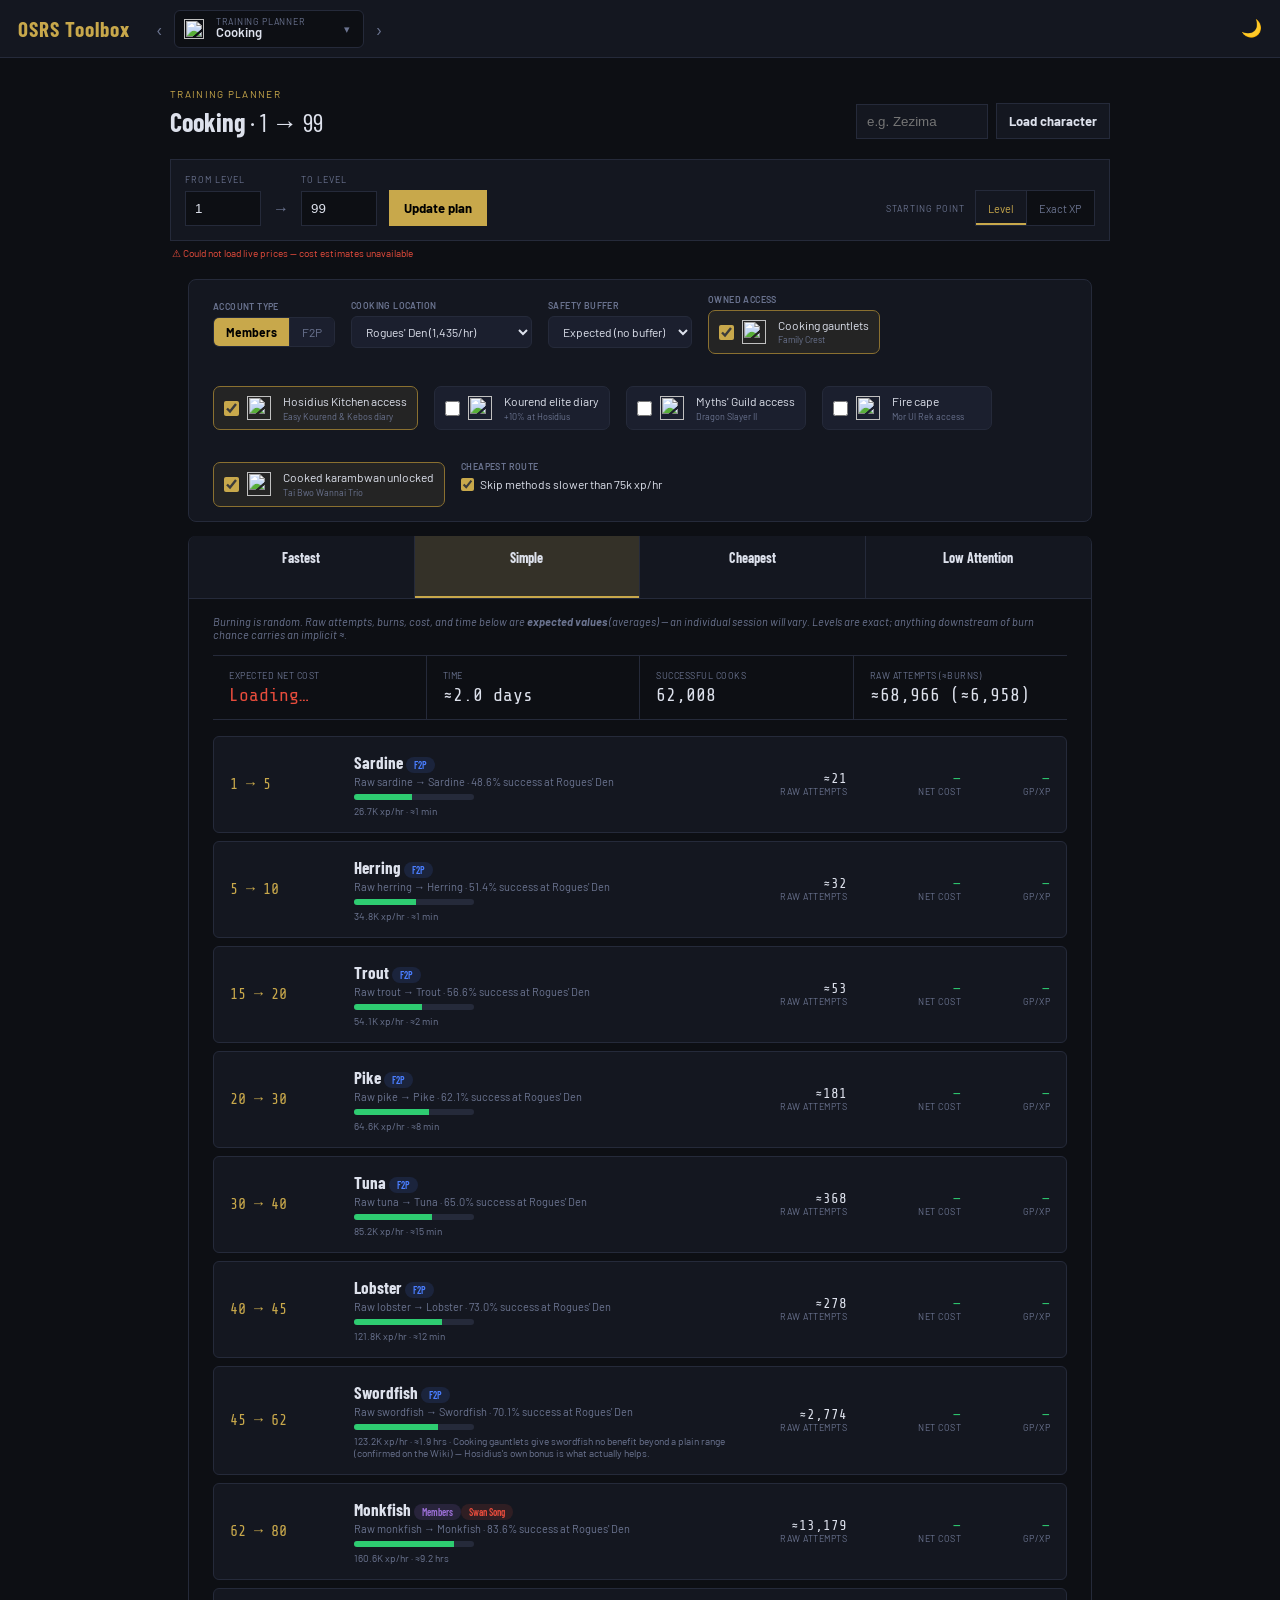
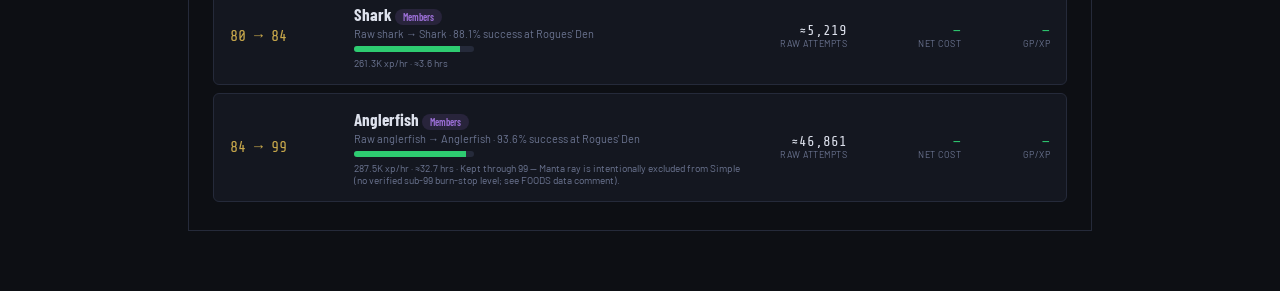
==== commit 4f08f07a: "Fix Cooking route eligibility and burn math" ====
--- a/osrs-cooking-planner.html
+++ b/osrs-cooking-planner.html
@@ -227,6 +227,10 @@
         <label class="smith-item-check"><input type="checkbox" id="firecapeToggle"><img src="https://oldschool.runescape.wiki/images/Fire_cape.png" alt=""><span>Fire cape<small>Mor Ul Rek access</small></span></label>
       </div>
       <div class="craft-toggle-group">
+        <span>&nbsp;</span>
+        <label class="smith-item-check"><input type="checkbox" id="karambwanQuestToggle" checked><img src="https://oldschool.runescape.wiki/images/Cooked_karambwan.png" alt=""><span>Cooked karambwan unlocked<small>Tai Bwo Wannai Trio</small></span></label>
+      </div>
+      <div class="craft-toggle-group">
         <span>Cheapest route</span>
         <label style="display:flex;align-items:center;gap:6px;font-size:12px;color:var(--text);cursor:pointer;">
           <input type="checkbox" id="cheapestFloorToggle" checked style="accent-color:var(--gold);">
@@ -278,21 +282,8 @@
 // internally-inconsistent shark value contradicted by the handoff's own required
 // acceptance test (shark = level 94 with gauntlets) and by the Shark page directly.
 //
-// IMPORTANT MODELING LIMITATION: the game's real success-chance formula is a verified
-// piecewise low/high linear interpolation (confirmed by the Hosidius Kitchen page,
-// which describes its diary bonus as "a flat increase to the low and high values ...
-// used in the game's skilling success function"), but this session could not extract
-// the exact per-food low/high breakpoints and starting percentages from the available
-// Wiki pages. Per the handoff's explicit fallback ("label it as a guide-table estimate"
-// when an exact formula/data row can't be verified), successChance() below uses the
-// VERIFIED burn-stop level as an exact anchor (success is exactly 100% at and above
-// that level — this is what every acceptance test checks) and a LABELED linear
-// interpolation from an assumed 50% chance at the food's unlock level up to that
-// anchor for intermediate levels. Foods that can never reach 100% without a Cooking
-// cape (shark/anglerfish without gauntlets, manta ray) use a labeled asymptotic
-// approximation capped at 90% instead of a hard stop.
-const COOKING_ESTIMATE_START_CHANCE = 0.50;
-const COOKING_NEVER_STOPS_CAP = 0.90;
+// Exact low/high success parameters are taken from each item's current OSRS Wiki
+// Skilling success chart. The documented engine formula returns a chance out of 256.
 
 const FOODS = [
   {family:'fish', name:'Sardine',   minLevel:1,  xpPerSuccess:40, rawName:'Raw sardine',   cookedName:'Sardine',   membersOnly:false, gauntletsEligible:false, stops:{range:38, fire:38, lumbridge:34}},
@@ -307,7 +298,7 @@
   {family:'fish', name:'Monkfish',  minLevel:62, xpPerSuccess:150,rawName:'Raw monkfish',  cookedName:'Monkfish',  membersOnly:true,  gauntletsEligible:true,  stops:{range:90, fire:92, gauntlets:86}, requirements:['Swan Song']},
   {family:'fish', name:'Shark',     minLevel:80, xpPerSuccess:210,rawName:'Raw shark',     cookedName:'Shark',     membersOnly:true,  gauntletsEligible:true,  stops:{range:null, fire:null, gauntlets:94}},
   {family:'fish', name:'Anglerfish',minLevel:84, xpPerSuccess:230,rawName:'Raw anglerfish',cookedName:'Anglerfish',membersOnly:true,  gauntletsEligible:true,  stops:{range:null, fire:null, gauntlets:97, gauntletsEliteHosidius:87}},
-  {family:'fish', name:'Manta ray', minLevel:91, xpPerSuccess:216.3,rawName:'Raw manta ray',cookedName:'Manta ray',membersOnly:true,  gauntletsEligible:false, stops:{range:null, fire:null}, note:'No verified sub-99 burn-stop level found this session (manta ray is not on the Wiki\'s cooking-gauntlets list) — modeled as never fully stopping without a Cooking cape, per the guide-table fallback.'},
+  {family:'fish', name:'Manta ray', minLevel:91, xpPerSuccess:216.3,rawName:'Raw manta ray',cookedName:'Manta ray',membersOnly:true,  gauntletsEligible:false, stops:{range:null, fire:null}, note:'Manta ray is not affected by cooking gauntlets and can still burn before the Cooking cape; exact Wiki success parameters are used.'},
 ];
 
 // Karambwan: poison (1-tick leveling filler, F2P-unavailable — Karamja/TBW content is
@@ -325,9 +316,27 @@
 const WINE = {family:'wine', name:'Jug of wine', minLevel:35, maxLevel:99, xpPerSuccess:200, rawName:'Grapes', secondaryName:'Jug of water', cookedName:'Jug of wine', membersOnly:false, gauntletsEligible:false, stops:{range:68, fire:68}, rawAttemptsPerHr:2400, note:'480,000 xp/hr from level 68+ is a labeled baseline within the Wiki\'s cited 470,000-490,000 range. Wine is usually not meaningfully resold; only credited if the price API actually returns a valid Jug of wine sell price.'};
 
 // ── LOCATIONS ───────────────────────────────────────────────────────────────────
+const COOKING_CHANCES={
+  Sardine:{base:[118,492],lumbridge:[128,512],hos5:[130,504],hos10:[143,517]},
+  Herring:{base:[108,472],lumbridge:[118,492],hos5:[120,484],hos10:[133,497]},
+  Mackerel:{base:[98,452],lumbridge:[108,472],hos5:[110,464],hos10:[123,477]},
+  Trout:{base:[88,432],lumbridge:[98,452],hos5:[100,444],hos10:[113,457]},
+  Pike:{base:[78,412],lumbridge:[88,432],hos5:[90,424],hos10:[103,437]},
+  Salmon:{base:[68,392],lumbridge:[78,402],hos5:[80,404],hos10:[93,417]},
+  Tuna:{base:[58,372],hos5:[70,384],hos10:[83,397]},
+  Lobster:{base:[38,332],gauntlets:[55,368],hos5:[50,344],hos10:[63,357],hos5Gauntlets:[67,380],hos10Gauntlets:[80,393]},
+  Swordfish:{fire:[18,292],range:[30,310],gauntlets:[30,310],hos5:[42,322],hos10:[55,335]},
+  Monkfish:{fire:[11,275],range:[13,280],gauntlets:[24,290],hos5:[25,292],hos10:[38,305],hos5Gauntlets:[36,302],hos10Gauntlets:[49,315]},
+  Shark:{fire:[1,202],range:[1,232],gauntlets:[15,270],hos5:[13,244],hos10:[26,257],hos5Gauntlets:[27,282],hos10Gauntlets:[40,295]},
+  Anglerfish:{fire:[1,200],range:[1,220],gauntlets:[12,260],hos5:[13,232],hos10:[26,245],hos5Gauntlets:[24,272],hos10Gauntlets:[37,285]},
+  'Manta ray':{fire:[1,202],range:[1,222],hos5:[13,234],hos10:[26,247]},
+  'Cooked karambwan':{base:[70,255],hos5:[82,267],hos10:[95,280]},
+  'Jug of wine':{base:[48,352]}
+};
+
 const LOCATIONS = {
   myths:      {name:"Myths' Guild",     attemptsPerHr:1435, profile:'range',     membersOnly:true,  requirement:'mythsToggle',     requirementLabel:'Dragon Slayer II'},
-  rogues:     {name:"Rogues' Den",      attemptsPerHr:1435, profile:'fire',      membersOnly:false, requirement:null},
+  rogues:     {name:"Rogues' Den",      attemptsPerHr:1435, profile:'fire',      membersOnly:true,  requirement:null},
   morulrek:   {name:'Mor Ul Rek',       attemptsPerHr:1435, profile:'range',     membersOnly:true,  requirement:'firecapeToggle',  requirementLabel:'Fire cape'},
   hosidius:   {name:'Hosidius Kitchen', attemptsPerHr:1365, profile:'hosidius',  membersOnly:true,  requirement:'hosidiusToggle',  requirementLabel:'Easy Kourend & Kebos diary'},
   cooksguild: {name:"Cooks' Guild",     attemptsPerHr:1411, profile:'range',     membersOnly:true,  requirement:null, requirementLabel:'Hard Varrock diary or 99 Cooking'},
@@ -417,7 +426,7 @@
 // ── STATE ───────────────────────────────────────────────────────────────────────
 const SUITE_THEME_KEY='osrs-suite-theme';
 let playerLevel=1, playerXp=0, targetLevelVal=99, currentSpeed='simple', isDark=localStorage.getItem(SUITE_THEME_KEY)!=='light';
-let membersEnabled=true, gauntletsOwned=true, hosidiusAccess=true, eliteDiaryOwned=false, mythsAccess=false, firecapeOwned=false;
+let membersEnabled=true, gauntletsOwned=true, hosidiusAccess=true, eliteDiaryOwned=false, mythsAccess=false, firecapeOwned=false, karambwanQuest=true;
 let currentLocation='rogues', bufferPct=0, cheapestFloorEnabled=true;
 document.documentElement.setAttribute('data-theme',isDark?'dark':'light');
 document.getElementById('themeBtn').textContent=isDark?'🌙':'☀️';
@@ -467,6 +476,7 @@
 wireAccessCheckbox('eliteDiaryToggle', v=>eliteDiaryOwned=v);
 wireAccessCheckbox('mythsToggle', v=>mythsAccess=v);
 wireAccessCheckbox('firecapeToggle', v=>firecapeOwned=v);
+wireAccessCheckbox('karambwanQuestToggle', v=>karambwanQuest=v);
 
 document.getElementById('membersToggle').addEventListener('click',e=>{
   const btn=e.target.closest('button[data-members]');
@@ -596,42 +606,32 @@
 }
 
 // ── BURN / SUCCESS-CHANCE ENGINE ────────────────────────────────────────────────
+function chanceProfile(food){
+  if(food.neverBurns)return null;
+  const p=COOKING_CHANCES[food.name];
+  if(!p)return null;
+  const gauntlets=gauntletsOwned&&food.gauntletsEligible;
+  if(currentLocation==='hosidius'){
+    if(eliteDiaryOwned&&gauntlets&&p.hos10Gauntlets)return p.hos10Gauntlets;
+    if(!eliteDiaryOwned&&gauntlets&&p.hos5Gauntlets)return p.hos5Gauntlets;
+    return (eliteDiaryOwned?p.hos10:p.hos5)||p.range||p.base||p.fire;
+  }
+  if(currentLocation==='lumbridge'&&p.lumbridge)return p.lumbridge;
+  if(gauntlets&&p.gauntlets)return p.gauntlets;
+  if(currentLocation==='rogues')return p.fire||p.base||p.range;
+  return p.range||p.base||p.fire;
+}
+function successChance(food,level){
+  if(food.neverBurns)return 1;
+  const profile=chanceProfile(food);
+  if(!profile)return 0;
+  const l=Math.max(1,Math.min(99,level)),low=profile[0],high=profile[1];
+  const roll=Math.floor(low*((99-l)/98)+high*((l-1)/98)+0.5)+1;
+  return Math.max(0,Math.min(1,roll/256));
+}
 function effectiveStopLevel(food){
-  if(food.neverBurns) return food.minLevel; // always succeeds
-  if(!food.stops) return null;
-  if(food.family==='karambwan') return food.stops.range ?? null; // gauntlets confirmed not to help
-  // Cooking gauntlets are worn equipment, active at ANY location — collect every candidate
-  // stop level that applies given the current location/gauntlets/diary state and take the
-  // best (lowest) one, rather than location dispatch short-circuiting before gauntlets is
-  // ever considered (a real bug an earlier version of this function had: gauntlets-only foods
-  // like Shark returned no stop level at all once the location branch was Rogues'/Hosidius).
-  const gauntletsActive = gauntletsOwned && food.gauntletsEligible && food.stops.gauntlets!=null;
-  const candidates=[];
-  if(currentLocation==='hosidius'){
-    if(gauntletsActive && eliteDiaryOwned && food.stops.gauntletsEliteHosidius!=null) candidates.push(food.stops.gauntletsEliteHosidius);
-    if(eliteDiaryOwned && food.stops.hosidius10!=null) candidates.push(food.stops.hosidius10);
-    if(food.stops.hosidius5!=null) candidates.push(food.stops.hosidius5);
-    // No food-specific verified Hosidius number beyond this point — range/gauntlets below
-    // still apply as a conservative fallback (Hosidius's real bonus would only be better).
-  }else if(currentLocation==='lumbridge' && food.stops.lumbridge!=null){
-    candidates.push(food.stops.lumbridge);
-  }else if(currentLocation==='rogues' && food.stops.fire!=null){
-    candidates.push(food.stops.fire);
-  }
-  if(food.stops.range!=null) candidates.push(food.stops.range);
-  if(gauntletsActive) candidates.push(food.stops.gauntlets);
-  return candidates.length ? Math.min(...candidates) : null;
-}
-function successChance(food, level){
-  const stop=effectiveStopLevel(food);
-  if(stop===null||stop===undefined){
-    const t=Math.max(0,Math.min(1,(level-food.minLevel)/(99-food.minLevel)));
-    return Math.max(0, Math.min(COOKING_NEVER_STOPS_CAP, COOKING_ESTIMATE_START_CHANCE + (COOKING_NEVER_STOPS_CAP-COOKING_ESTIMATE_START_CHANCE)*t));
-  }
-  if(level>=stop) return 1;
-  if(stop<=food.minLevel) return 1;
-  const t=(level-food.minLevel)/(stop-food.minLevel);
-  return Math.max(0, Math.min(1, COOKING_ESTIMATE_START_CHANCE + (1-COOKING_ESTIMATE_START_CHANCE)*t));
+  for(let level=food.minLevel;level<=99;level++)if(successChance(food,level)>=1)return level;
+  return null;
 }
 // Average chance across a level range — used because a route stop can span several levels
 // during which success chance keeps climbing; averaging the two endpoints is a reasonable,
@@ -669,7 +669,7 @@
   const chance=avgSuccessChance(food, levelStart, levelEnd);
   const hasInput=priceOf(food.rawName)>0 && (!food.secondaryName || priceOf(food.secondaryName)>0);
   const hasOutput=outputCreditPerSuccess(food)>0 || food.family==='wine';
-  if(!hasInput || chance<=0) return Infinity;
+  if(!hasInput || !hasOutput || chance<=0) return Infinity;
   const expectedCostPerSuccess = inputCostPerAttempt(food)/chance - outputCreditPerSuccess(food);
   return expectedCostPerSuccess/food.xpPerSuccess;
 }
@@ -677,8 +677,8 @@
 function buildRoute(startLevel, endLevel, speed, startXp=xpForLevel(startLevel)){
   let methods;
   if(speed==='fastest') methods=FOOD_POOL.filter(f=>false); // fastest handled specially below (karambwan-led), see buildFastestRoute
-  else if(speed==='cheapest') methods=FOOD_POOL;
-  else if(speed==='lowattention') methods = membersEnabled ? COOKING_LOWATTENTION_KARAMBWAN : COOKING_LOWATTENTION_FISH;
+  else if(speed==='cheapest') methods=[...FOOD_POOL,WINE,...(membersEnabled&&karambwanQuest?[COOKED_KARAMBWAN]:[])].map(m=>({...m,maxLevel:99}));
+  else if(speed==='lowattention') methods = membersEnabled&&karambwanQuest ? COOKING_LOWATTENTION_KARAMBWAN : COOKING_LOWATTENTION_FISH;
   else methods=COOKING_SIMPLE;
   if(!membersEnabled){
     methods=methods.filter(m=>!m.membersOnly);
@@ -767,7 +767,7 @@
 function buildFastestRoute(startLevel, endLevel, startXp){
   if(!membersEnabled){
     // No 1-tick karambwan in F2P (Karamja/TBW is members content) — compare wines vs fish mathematically instead.
-    const pool=FOOD_POOL.filter(f=>!f.membersOnly);
+    const pool=[...FOOD_POOL.filter(f=>!f.membersOnly),WINE];
     return buildGreedyXpHrRoute(pool, startLevel, endLevel, startXp);
   }
   const stops=[];
@@ -780,11 +780,13 @@
     stops.push(s);
     lvl=stopEnd;
   }
-  if(lvl<endLevel){
+  if(lvl<endLevel&&karambwanQuest){
     const xpStart=xpForLevel(lvl), xpEnd=xpForLevel(endLevel);
     const s=finalizeStop({...COOKED_KARAMBWAN, family:'karambwan', maxLevel:99}, lvl, endLevel, xpEnd-xpStart);
     s.intensity='1-tick / very high attention';
     stops.push(s);
+  }else if(lvl<endLevel){
+    return [...stops,...buildGreedyXpHrRoute([...FOOD_POOL,WINE],lvl,endLevel,xpForLevel(lvl))];
   }
   return stops;
 }
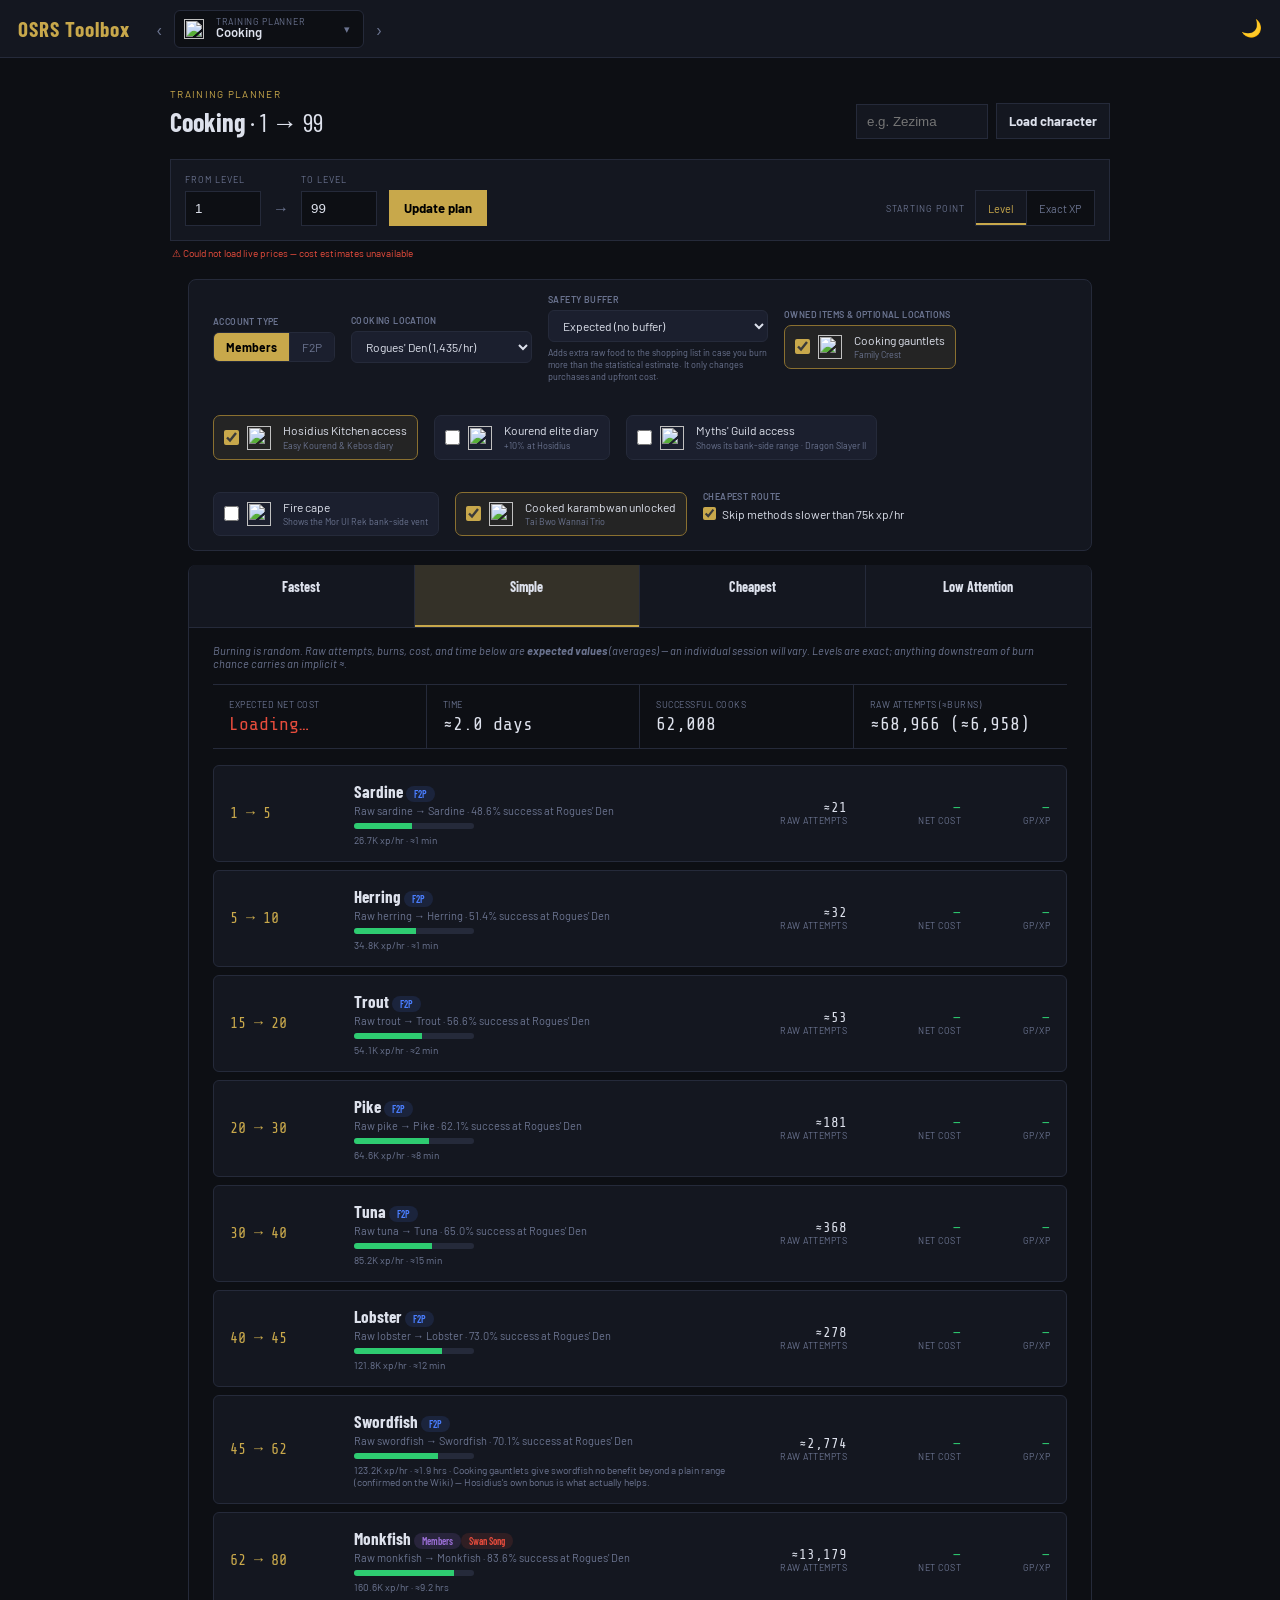
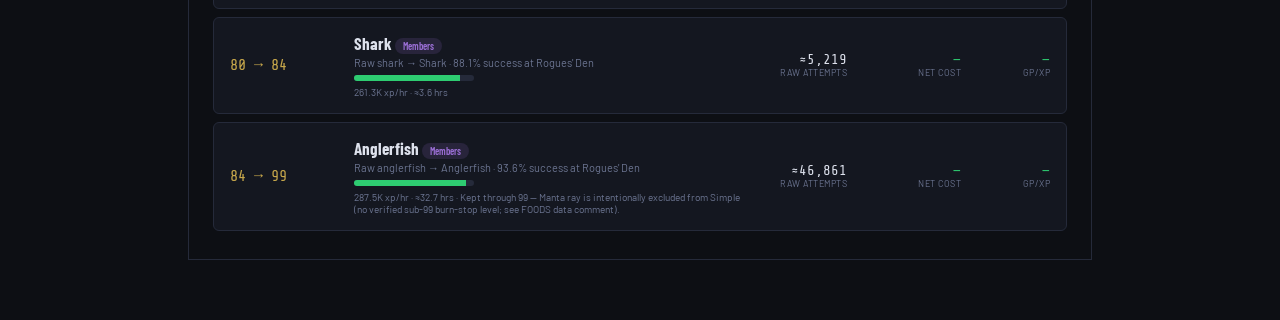
==== commit c0aa23ce: "Explain Cooking planner options" ====
--- a/osrs-cooking-planner.html
+++ b/osrs-cooking-planner.html
@@ -104,6 +104,7 @@
 .craft-seg button:last-child{border-right:0;}
 .craft-seg button.active{background:var(--gold);color:#000;font-weight:700;}
 .craft-toggle-group select{background:var(--surface2);border:1px solid var(--border);border-radius:6px;color:var(--text);font-family:'Barlow',sans-serif;font-size:12px;padding:7px 10px;}
+.control-help{max-width:220px;color:var(--text-dim);font-size:9px;line-height:1.35;}
 .smith-item-check{display:grid;grid-template-columns:auto 28px 1fr;align-items:center;gap:8px;min-width:170px;padding:7px 10px;background:var(--surface2);border:1px solid var(--border);border-radius:7px;cursor:pointer;color:var(--text);font-size:12px;}
 .smith-item-check:has(input:checked){border-color:var(--gold-dim);background:rgba(200,168,75,.09);}
 .smith-item-check input{accent-color:var(--gold);width:15px;height:15px;}
@@ -205,9 +206,10 @@
           <option value="0.02">+2% raw food</option>
           <option value="0.05">+5% raw food</option>
         </select>
+        <small class="control-help">Adds extra raw food to the shopping list in case you burn more than the statistical estimate. It only changes purchases and upfront cost.</small>
       </div>
       <div class="craft-toggle-group">
-        <span>Owned access</span>
+        <span>Owned items &amp; optional locations</span>
         <label class="smith-item-check"><input type="checkbox" id="gauntletsToggle" checked><img src="https://oldschool.runescape.wiki/images/Cooking_gauntlets.png" alt=""><span>Cooking gauntlets<small>Family Crest</small></span></label>
       </div>
       <div class="craft-toggle-group">
@@ -220,11 +222,11 @@
       </div>
       <div class="craft-toggle-group">
         <span>&nbsp;</span>
-        <label class="smith-item-check"><input type="checkbox" id="mythsToggle"><img src="https://oldschool.runescape.wiki/images/Myths%27_Guild.png" alt=""><span>Myths' Guild access<small>Dragon Slayer II</small></span></label>
+        <label class="smith-item-check"><input type="checkbox" id="mythsToggle"><img src="https://oldschool.runescape.wiki/images/Myths%27_Guild.png" alt=""><span>Myths' Guild access<small>Shows its bank-side range · Dragon Slayer II</small></span></label>
       </div>
       <div class="craft-toggle-group">
         <span>&nbsp;</span>
-        <label class="smith-item-check"><input type="checkbox" id="firecapeToggle"><img src="https://oldschool.runescape.wiki/images/Fire_cape.png" alt=""><span>Fire cape<small>Mor Ul Rek access</small></span></label>
+        <label class="smith-item-check"><input type="checkbox" id="firecapeToggle"><img src="https://oldschool.runescape.wiki/images/Fire_cape.png" alt=""><span>Fire cape<small>Shows the Mor Ul Rek bank-side vent</small></span></label>
       </div>
       <div class="craft-toggle-group">
         <span>&nbsp;</span>
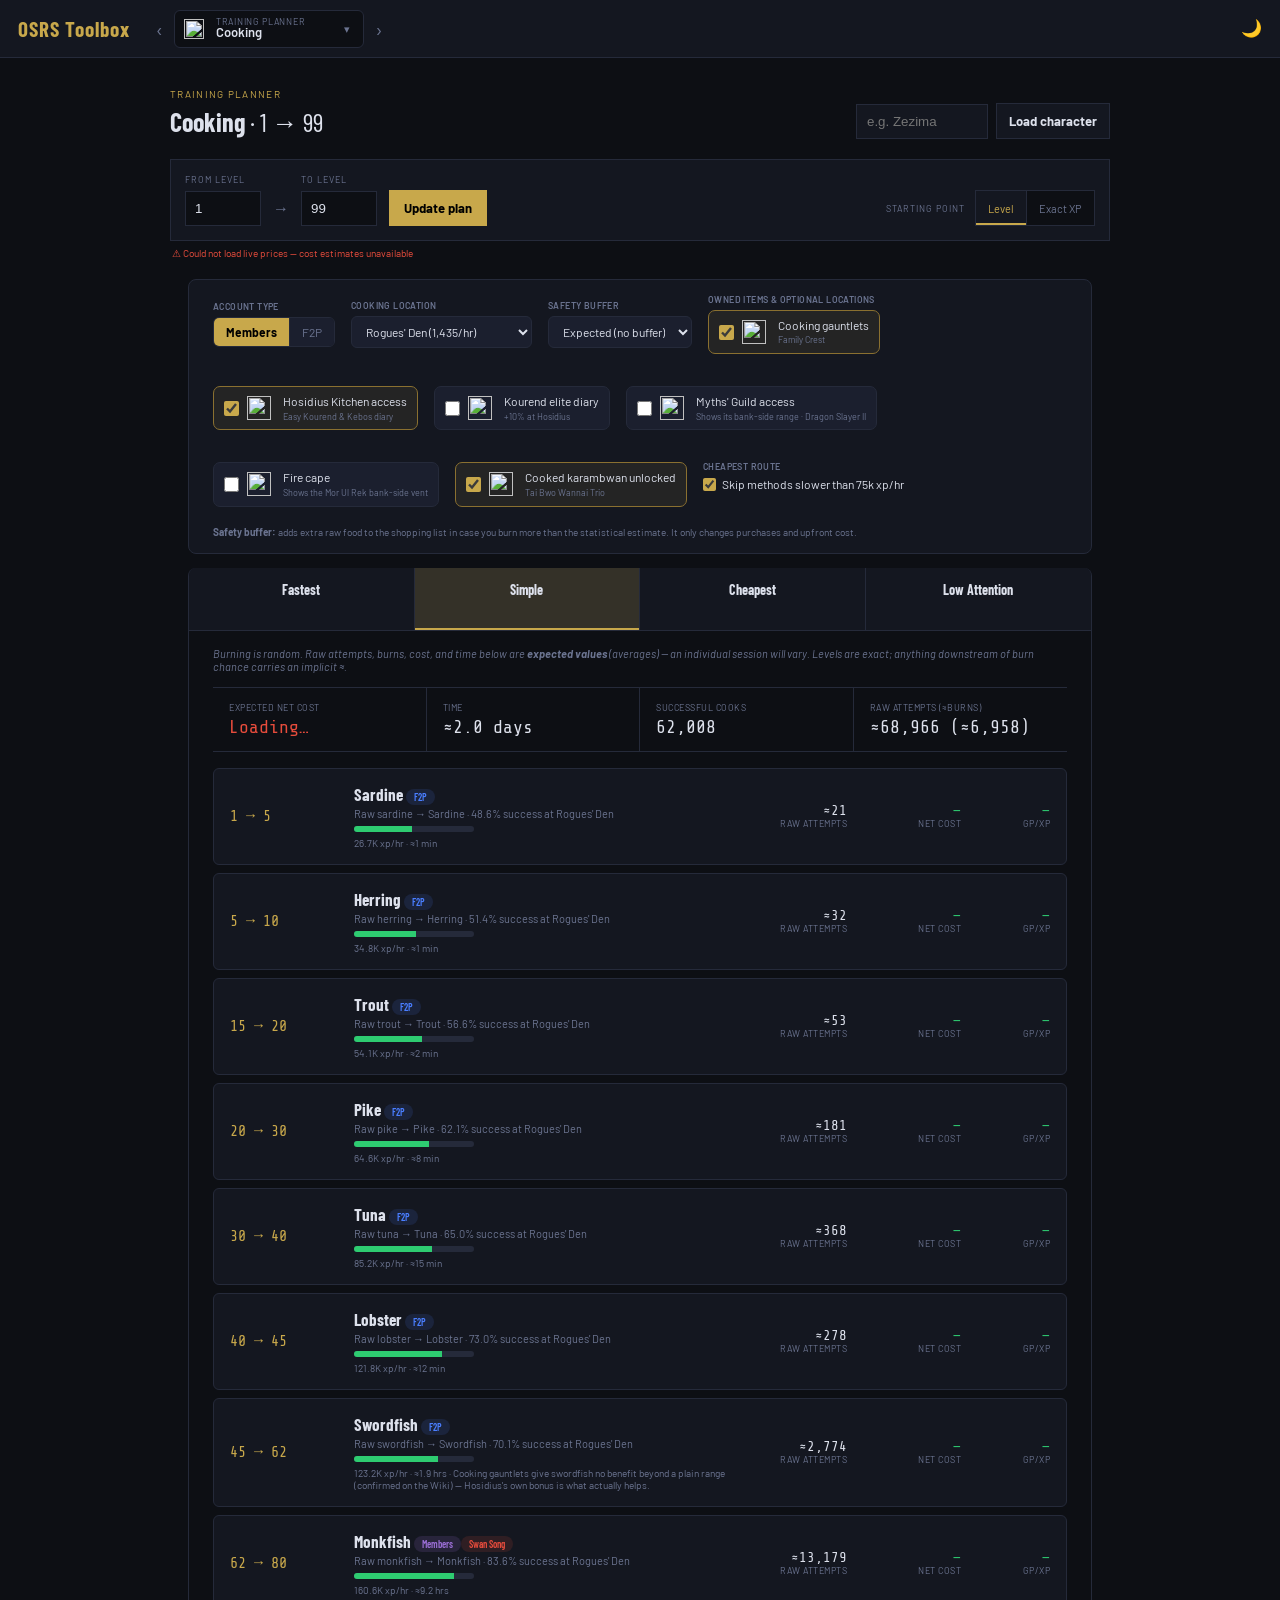
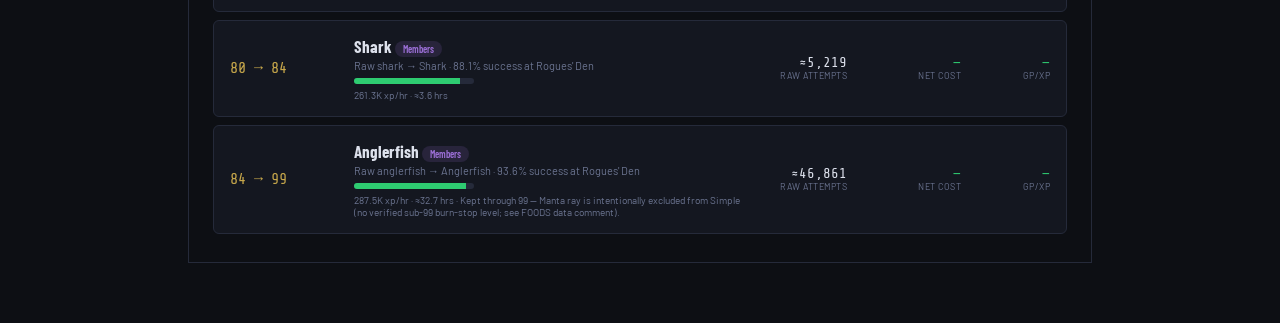
==== commit bd5bdcac: "Align Cooking planner dropdowns" ====
--- a/osrs-cooking-planner.html
+++ b/osrs-cooking-planner.html
@@ -104,7 +104,7 @@
 .craft-seg button:last-child{border-right:0;}
 .craft-seg button.active{background:var(--gold);color:#000;font-weight:700;}
 .craft-toggle-group select{background:var(--surface2);border:1px solid var(--border);border-radius:6px;color:var(--text);font-family:'Barlow',sans-serif;font-size:12px;padding:7px 10px;}
-.control-help{max-width:220px;color:var(--text-dim);font-size:9px;line-height:1.35;}
+.control-help{flex:1 0 100%;color:var(--text-dim);font-size:10px;line-height:1.4;padding-top:2px;}
 .smith-item-check{display:grid;grid-template-columns:auto 28px 1fr;align-items:center;gap:8px;min-width:170px;padding:7px 10px;background:var(--surface2);border:1px solid var(--border);border-radius:7px;cursor:pointer;color:var(--text);font-size:12px;}
 .smith-item-check:has(input:checked){border-color:var(--gold-dim);background:rgba(200,168,75,.09);}
 .smith-item-check input{accent-color:var(--gold);width:15px;height:15px;}
@@ -206,7 +206,6 @@
           <option value="0.02">+2% raw food</option>
           <option value="0.05">+5% raw food</option>
         </select>
-        <small class="control-help">Adds extra raw food to the shopping list in case you burn more than the statistical estimate. It only changes purchases and upfront cost.</small>
       </div>
       <div class="craft-toggle-group">
         <span>Owned items &amp; optional locations</span>
@@ -239,6 +238,7 @@
           Skip methods slower than 75k xp/hr
         </label>
       </div>
+      <div class="control-help"><strong>Safety buffer:</strong> adds extra raw food to the shopping list in case you burn more than the statistical estimate. It only changes purchases and upfront cost.</div>
     </div>
     <div class="speed-panel">
       <div class="speed-panel-label">Route</div>
